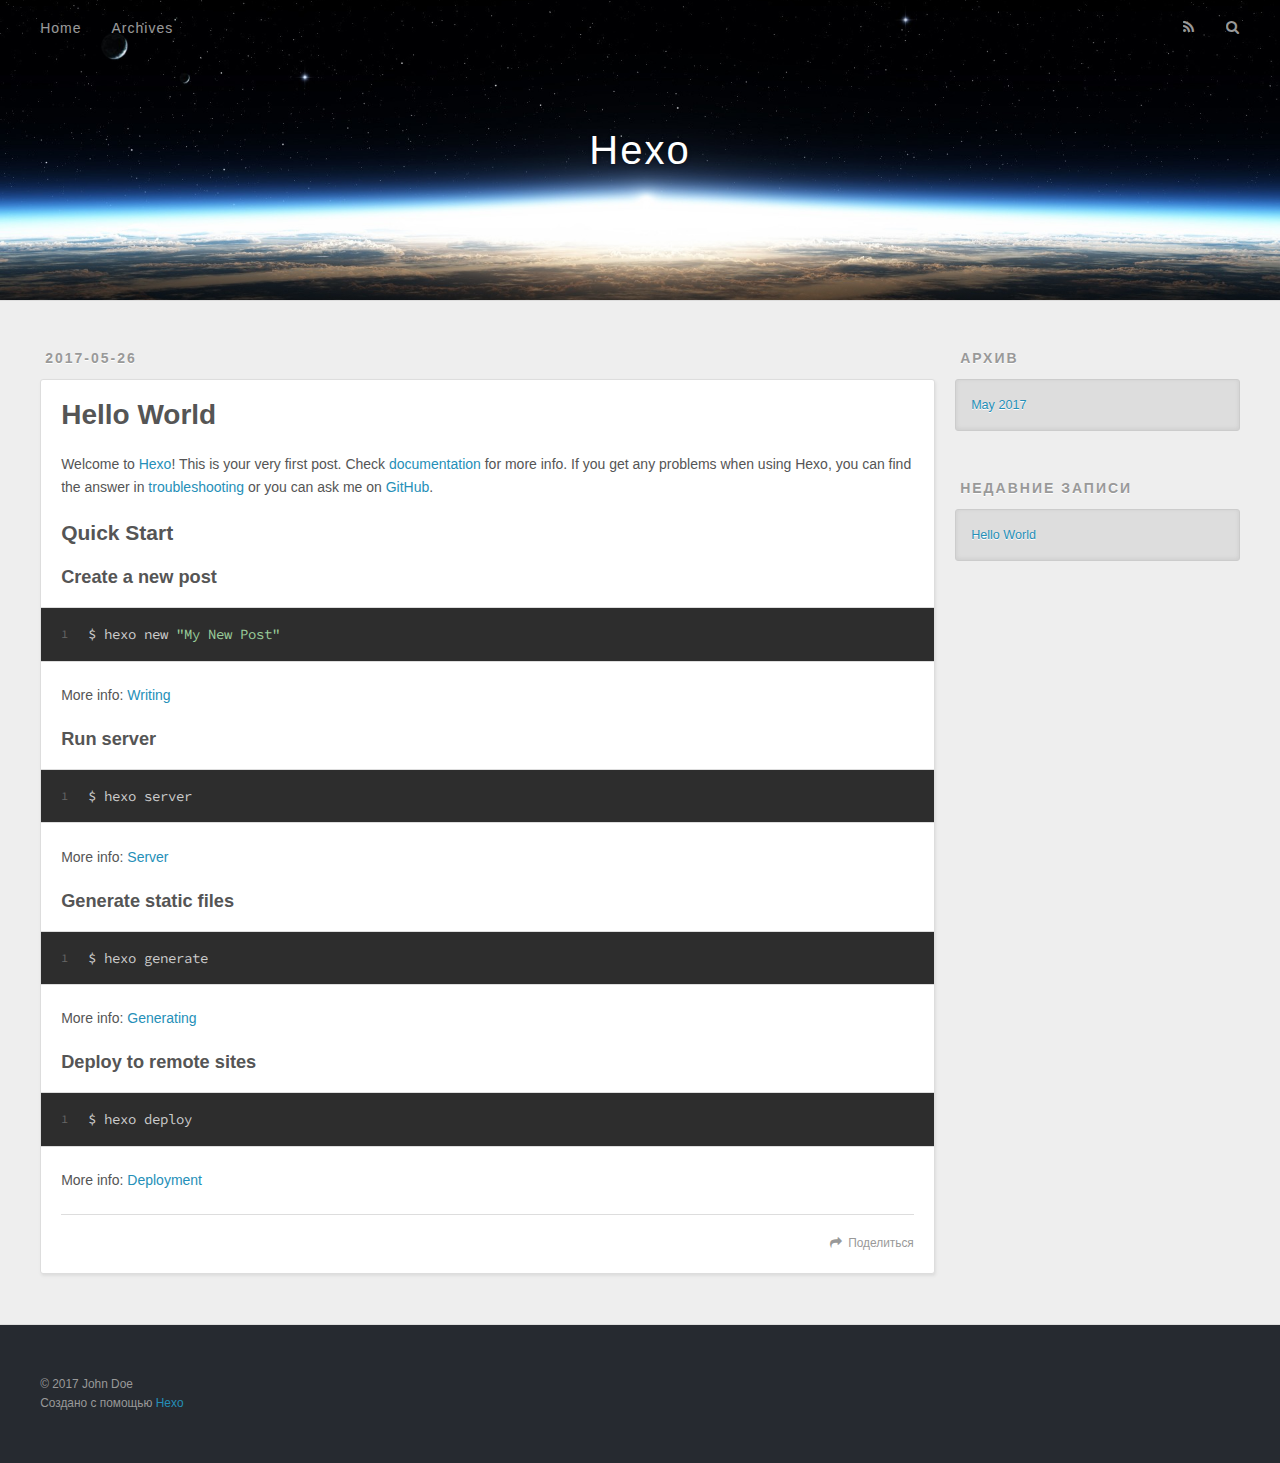
==== index.html @ f7ff9703 "Site updated: 2017-05-26 07:48:35" ====
<!DOCTYPE html>
<html>
<head>
  <meta charset="utf-8">
  
  <title>Hexo</title>
  <meta name="viewport" content="width=device-width, initial-scale=1, maximum-scale=1">
  <meta property="og:type" content="website">
<meta property="og:title" content="Hexo">
<meta property="og:url" content="http://yoursite.com/index.html">
<meta property="og:site_name" content="Hexo">
<meta name="twitter:card" content="summary">
<meta name="twitter:title" content="Hexo">
  
    <link rel="alternate" href="/atom.xml" title="Hexo" type="application/atom+xml">
  
  
    <link rel="icon" href="/favicon.png">
  
  
    <link href="//fonts.googleapis.com/css?family=Source+Code+Pro" rel="stylesheet" type="text/css">
  
  <link rel="stylesheet" href="/css/style.css">
  

</head>

<body>
  <div id="container">
    <div id="wrap">
      <header id="header">
  <div id="banner"></div>
  <div id="header-outer" class="outer">
    <div id="header-title" class="inner">
      <h1 id="logo-wrap">
        <a href="/" id="logo">Hexo</a>
      </h1>
      
    </div>
    <div id="header-inner" class="inner">
      <nav id="main-nav">
        <a id="main-nav-toggle" class="nav-icon"></a>
        
          <a class="main-nav-link" href="/">Home</a>
        
          <a class="main-nav-link" href="/archives">Archives</a>
        
      </nav>
      <nav id="sub-nav">
        
          <a id="nav-rss-link" class="nav-icon" href="/atom.xml" title="RSS-каналы"></a>
        
        <a id="nav-search-btn" class="nav-icon" title="Поиск"></a>
      </nav>
      <div id="search-form-wrap">
        <form action="//google.com/search" method="get" accept-charset="UTF-8" class="search-form"><input type="search" name="q" class="search-form-input" placeholder="Search"><button type="submit" class="search-form-submit">&#xF002;</button><input type="hidden" name="sitesearch" value="http://yoursite.com"></form>
      </div>
    </div>
  </div>
</header>
      <div class="outer">
        <section id="main">
  
    <article id="post-hello-world" class="article article-type-post" itemscope itemprop="blogPost">
  <div class="article-meta">
    <a href="/2017/05/26/hello-world/" class="article-date">
  <time datetime="2017-05-25T23:35:04.524Z" itemprop="datePublished">2017-05-26</time>
</a>
    
  </div>
  <div class="article-inner">
    
    
      <header class="article-header">
        
  
    <h1 itemprop="name">
      <a class="article-title" href="/2017/05/26/hello-world/">Hello World</a>
    </h1>
  

      </header>
    
    <div class="article-entry" itemprop="articleBody">
      
        <p>Welcome to <a href="https://hexo.io/" target="_blank" rel="external">Hexo</a>! This is your very first post. Check <a href="https://hexo.io/docs/" target="_blank" rel="external">documentation</a> for more info. If you get any problems when using Hexo, you can find the answer in <a href="https://hexo.io/docs/troubleshooting.html" target="_blank" rel="external">troubleshooting</a> or you can ask me on <a href="https://github.com/hexojs/hexo/issues" target="_blank" rel="external">GitHub</a>.</p>
<h2 id="Quick-Start"><a href="#Quick-Start" class="headerlink" title="Quick Start"></a>Quick Start</h2><h3 id="Create-a-new-post"><a href="#Create-a-new-post" class="headerlink" title="Create a new post"></a>Create a new post</h3><figure class="highlight bash"><table><tr><td class="gutter"><pre><div class="line">1</div></pre></td><td class="code"><pre><div class="line">$ hexo new <span class="string">"My New Post"</span></div></pre></td></tr></table></figure>
<p>More info: <a href="https://hexo.io/docs/writing.html" target="_blank" rel="external">Writing</a></p>
<h3 id="Run-server"><a href="#Run-server" class="headerlink" title="Run server"></a>Run server</h3><figure class="highlight bash"><table><tr><td class="gutter"><pre><div class="line">1</div></pre></td><td class="code"><pre><div class="line">$ hexo server</div></pre></td></tr></table></figure>
<p>More info: <a href="https://hexo.io/docs/server.html" target="_blank" rel="external">Server</a></p>
<h3 id="Generate-static-files"><a href="#Generate-static-files" class="headerlink" title="Generate static files"></a>Generate static files</h3><figure class="highlight bash"><table><tr><td class="gutter"><pre><div class="line">1</div></pre></td><td class="code"><pre><div class="line">$ hexo generate</div></pre></td></tr></table></figure>
<p>More info: <a href="https://hexo.io/docs/generating.html" target="_blank" rel="external">Generating</a></p>
<h3 id="Deploy-to-remote-sites"><a href="#Deploy-to-remote-sites" class="headerlink" title="Deploy to remote sites"></a>Deploy to remote sites</h3><figure class="highlight bash"><table><tr><td class="gutter"><pre><div class="line">1</div></pre></td><td class="code"><pre><div class="line">$ hexo deploy</div></pre></td></tr></table></figure>
<p>More info: <a href="https://hexo.io/docs/deployment.html" target="_blank" rel="external">Deployment</a></p>

      
    </div>
    <footer class="article-footer">
      <a data-url="http://yoursite.com/2017/05/26/hello-world/" data-id="cj3529r3z0000sodjh022ytj8" class="article-share-link">Поделиться</a>
      
      
    </footer>
  </div>
  
</article>


  

</section>
        
          <aside id="sidebar">
  
    

  
    

  
    
  
    
  <div class="widget-wrap">
    <h3 class="widget-title">Архив</h3>
    <div class="widget">
      <ul class="archive-list"><li class="archive-list-item"><a class="archive-list-link" href="/archives/2017/05/">May 2017</a></li></ul>
    </div>
  </div>


  
    
  <div class="widget-wrap">
    <h3 class="widget-title">Недавние записи</h3>
    <div class="widget">
      <ul>
        
          <li>
            <a href="/2017/05/26/hello-world/">Hello World</a>
          </li>
        
      </ul>
    </div>
  </div>

  
</aside>
        
      </div>
      <footer id="footer">
  
  <div class="outer">
    <div id="footer-info" class="inner">
      &copy; 2017 John Doe<br>
      Создано с помощью <a href="http://hexo.io/" target="_blank">Hexo</a>
    </div>
  </div>
</footer>
    </div>
    <nav id="mobile-nav">
  
    <a href="/" class="mobile-nav-link">Home</a>
  
    <a href="/archives" class="mobile-nav-link">Archives</a>
  
</nav>
    

<script src="//ajax.googleapis.com/ajax/libs/jquery/2.0.3/jquery.min.js"></script>


  <link rel="stylesheet" href="/fancybox/jquery.fancybox.css">
  <script src="/fancybox/jquery.fancybox.pack.js"></script>


<script src="/js/script.js"></script>

  </div>
</body>
</html>
---- css/style.css ----
body {
  width: 100%;
}
body:before,
body:after {
  content: "";
  display: table;
}
body:after {
  clear: both;
}
html,
body,
div,
span,
applet,
object,
iframe,
h1,
h2,
h3,
h4,
h5,
h6,
p,
blockquote,
pre,
a,
abbr,
acronym,
address,
big,
cite,
code,
del,
dfn,
em,
img,
ins,
kbd,
q,
s,
samp,
small,
strike,
strong,
sub,
sup,
tt,
var,
dl,
dt,
dd,
ol,
ul,
li,
fieldset,
form,
label,
legend,
table,
caption,
tbody,
tfoot,
thead,
tr,
th,
td {
  margin: 0;
  padding: 0;
  border: 0;
  outline: 0;
  font-weight: inherit;
  font-style: inherit;
  font-family: inherit;
  font-size: 100%;
  vertical-align: baseline;
}
body {
  line-height: 1;
  color: #000;
  background: #fff;
}
ol,
ul {
  list-style: none;
}
table {
  border-collapse: separate;
  border-spacing: 0;
  vertical-align: middle;
}
caption,
th,
td {
  text-align: left;
  font-weight: normal;
  vertical-align: middle;
}
a img {
  border: none;
}
input,
button {
  margin: 0;
  padding: 0;
}
input::-moz-focus-inner,
button::-moz-focus-inner {
  border: 0;
  padding: 0;
}
@font-face {
  font-family: FontAwesome;
  font-style: normal;
  font-weight: normal;
  src: url("fonts/fontawesome-webfont.eot?v=#4.0.3");
  src: url("fonts/fontawesome-webfont.eot?#iefix&v=#4.0.3") format("embedded-opentype"), url("fonts/fontawesome-webfont.woff?v=#4.0.3") format("woff"), url("fonts/fontawesome-webfont.ttf?v=#4.0.3") format("truetype"), url("fonts/fontawesome-webfont.svg#fontawesomeregular?v=#4.0.3") format("svg");
}
html,
body,
#container {
  height: 100%;
}
body {
  background: #eee;
  font: 14px "Helvetica Neue", Helvetica, Arial, sans-serif;
  -webkit-text-size-adjust: 100%;
}
.outer {
  max-width: 1220px;
  margin: 0 auto;
  padding: 0 20px;
}
.outer:before,
.outer:after {
  content: "";
  display: table;
}
.outer:after {
  clear: both;
}
.inner {
  display: inline;
  float: left;
  width: 98.33333333333333%;
  margin: 0 0.833333333333333%;
}
.left,
.alignleft {
  float: left;
}
.right,
.alignright {
  float: right;
}
.clear {
  clear: both;
}
#container {
  position: relative;
}
.mobile-nav-on {
  overflow: hidden;
}
#wrap {
  height: 100%;
  width: 100%;
  position: absolute;
  top: 0;
  left: 0;
  -webkit-transition: 0.2s ease-out;
  -moz-transition: 0.2s ease-out;
  -ms-transition: 0.2s ease-out;
  transition: 0.2s ease-out;
  z-index: 1;
  background: #eee;
}
.mobile-nav-on #wrap {
  left: 280px;
}
@media screen and (min-width: 768px) {
  #main {
    display: inline;
    float: left;
    width: 73.33333333333333%;
    margin: 0 0.833333333333333%;
  }
}
.article-date,
.article-category-link,
.archive-year,
.widget-title {
  text-decoration: none;
  text-transform: uppercase;
  letter-spacing: 2px;
  color: #999;
  margin-bottom: 1em;
  margin-left: 5px;
  line-height: 1em;
  text-shadow: 0 1px #fff;
  font-weight: bold;
}
.article-inner,
.archive-article-inner {
  background: #fff;
  -webkit-box-shadow: 1px 2px 3px #ddd;
  box-shadow: 1px 2px 3px #ddd;
  border: 1px solid #ddd;
  border-radius: 3px;
}
.article-entry h1,
.widget h1 {
  font-size: 2em;
}
.article-entry h2,
.widget h2 {
  font-size: 1.5em;
}
.article-entry h3,
.widget h3 {
  font-size: 1.3em;
}
.article-entry h4,
.widget h4 {
  font-size: 1.2em;
}
.article-entry h5,
.widget h5 {
  font-size: 1em;
}
.article-entry h6,
.widget h6 {
  font-size: 1em;
  color: #999;
}
.article-entry hr,
.widget hr {
  border: 1px dashed #ddd;
}
.article-entry strong,
.widget strong {
  font-weight: bold;
}
.article-entry em,
.widget em,
.article-entry cite,
.widget cite {
  font-style: italic;
}
.article-entry sup,
.widget sup,
.article-entry sub,
.widget sub {
  font-size: 0.75em;
  line-height: 0;
  position: relative;
  vertical-align: baseline;
}
.article-entry sup,
.widget sup {
  top: -0.5em;
}
.article-entry sub,
.widget sub {
  bottom: -0.2em;
}
.article-entry small,
.widget small {
  font-size: 0.85em;
}
.article-entry acronym,
.widget acronym,
.article-entry abbr,
.widget abbr {
  border-bottom: 1px dotted;
}
.article-entry ul,
.widget ul,
.article-entry ol,
.widget ol,
.article-entry dl,
.widget dl {
  margin: 0 20px;
  line-height: 1.6em;
}
.article-entry ul ul,
.widget ul ul,
.article-entry ol ul,
.widget ol ul,
.article-entry ul ol,
.widget ul ol,
.article-entry ol ol,
.widget ol ol {
  margin-top: 0;
  margin-bottom: 0;
}
.article-entry ul,
.widget ul {
  list-style: disc;
}
.article-entry ol,
.widget ol {
  list-style: decimal;
}
.article-entry dt,
.widget dt {
  font-weight: bold;
}
#header {
  height: 300px;
  position: relative;
  border-bottom: 1px solid #ddd;
}
#header:before,
#header:after {
  content: "";
  position: absolute;
  left: 0;
  right: 0;
  height: 40px;
}
#header:before {
  top: 0;
  background: -webkit-linear-gradient(rgba(0,0,0,0.2), transparent);
  background: -moz-linear-gradient(rgba(0,0,0,0.2), transparent);
  background: -ms-linear-gradient(rgba(0,0,0,0.2), transparent);
  background: linear-gradient(rgba(0,0,0,0.2), transparent);
}
#header:after {
  bottom: 0;
  background: -webkit-linear-gradient(transparent, rgba(0,0,0,0.2));
  background: -moz-linear-gradient(transparent, rgba(0,0,0,0.2));
  background: -ms-linear-gradient(transparent, rgba(0,0,0,0.2));
  background: linear-gradient(transparent, rgba(0,0,0,0.2));
}
#header-outer {
  height: 100%;
  position: relative;
}
#header-inner {
  position: relative;
  overflow: hidden;
}
#banner {
  position: absolute;
  top: 0;
  left: 0;
  width: 100%;
  height: 100%;
  background: url("images/banner.jpg") center #000;
  -webkit-background-size: cover;
  -moz-background-size: cover;
  background-size: cover;
  z-index: -1;
}
#header-title {
  text-align: center;
  height: 40px;
  position: absolute;
  top: 50%;
  left: 0;
  margin-top: -20px;
}
#logo,
#subtitle {
  text-decoration: none;
  color: #fff;
  font-weight: 300;
  text-shadow: 0 1px 4px rgba(0,0,0,0.3);
}
#logo {
  font-size: 40px;
  line-height: 40px;
  letter-spacing: 2px;
}
#subtitle {
  font-size: 16px;
  line-height: 16px;
  letter-spacing: 1px;
}
#subtitle-wrap {
  margin-top: 16px;
}
#main-nav {
  float: left;
  margin-left: -15px;
}
.nav-icon,
.main-nav-link {
  float: left;
  color: #fff;
  opacity: 0.6;
  text-decoration: none;
  text-shadow: 0 1px rgba(0,0,0,0.2);
  -webkit-transition: opacity 0.2s;
  -moz-transition: opacity 0.2s;
  -ms-transition: opacity 0.2s;
  transition: opacity 0.2s;
  display: block;
  padding: 20px 15px;
}
.nav-icon:hover,
.main-nav-link:hover {
  opacity: 1;
}
.nav-icon {
  font-family: FontAwesome;
  text-align: center;
  font-size: 14px;
  width: 14px;
  height: 14px;
  padding: 20px 15px;
  position: relative;
  cursor: pointer;
}
.main-nav-link {
  font-weight: 300;
  letter-spacing: 1px;
}
@media screen and (max-width: 479px) {
  .main-nav-link {
    display: none;
  }
}
#main-nav-toggle {
  display: none;
}
#main-nav-toggle:before {
  content: "\f0c9";
}
@media screen and (max-width: 479px) {
  #main-nav-toggle {
    display: block;
  }
}
#sub-nav {
  float: right;
  margin-right: -15px;
}
#nav-rss-link:before {
  content: "\f09e";
}
#nav-search-btn:before {
  content: "\f002";
}
#search-form-wrap {
  position: absolute;
  top: 15px;
  width: 150px;
  height: 30px;
  right: -150px;
  opacity: 0;
  -webkit-transition: 0.2s ease-out;
  -moz-transition: 0.2s ease-out;
  -ms-transition: 0.2s ease-out;
  transition: 0.2s ease-out;
}
#search-form-wrap.on {
  opacity: 1;
  right: 0;
}
@media screen and (max-width: 479px) {
  #search-form-wrap {
    width: 100%;
    right: -100%;
  }
}
.search-form {
  position: absolute;
  top: 0;
  left: 0;
  right: 0;
  background: #fff;
  padding: 5px 15px;
  border-radius: 15px;
  -webkit-box-shadow: 0 0 10px rgba(0,0,0,0.3);
  box-shadow: 0 0 10px rgba(0,0,0,0.3);
}
.search-form-input {
  border: none;
  background: none;
  color: #555;
  width: 100%;
  font: 13px "Helvetica Neue", Helvetica, Arial, sans-serif;
  outline: none;
}
.search-form-input::-webkit-search-results-decoration,
.search-form-input::-webkit-search-cancel-button {
  -webkit-appearance: none;
}
.search-form-submit {
  position: absolute;
  top: 50%;
  right: 10px;
  margin-top: -7px;
  font: 13px FontAwesome;
  border: none;
  background: none;
  color: #bbb;
  cursor: pointer;
}
.search-form-submit:hover,
.search-form-submit:focus {
  color: #777;
}
.article {
  margin: 50px 0;
}
.article-inner {
  overflow: hidden;
}
.article-meta:before,
.article-meta:after {
  content: "";
  display: table;
}
.article-meta:after {
  clear: both;
}
.article-date {
  float: left;
}
.article-category {
  float: left;
  line-height: 1em;
  color: #ccc;
  text-shadow: 0 1px #fff;
  margin-left: 8px;
}
.article-category:before {
  content: "\2022";
}
.article-category-link {
  margin: 0 12px 1em;
}
.article-header {
  padding: 20px 20px 0;
}
.article-title {
  text-decoration: none;
  font-size: 2em;
  font-weight: bold;
  color: #555;
  line-height: 1.1em;
  -webkit-transition: color 0.2s;
  -moz-transition: color 0.2s;
  -ms-transition: color 0.2s;
  transition: color 0.2s;
}
a.article-title:hover {
  color: #258fb8;
}
.article-entry {
  color: #555;
  padding: 0 20px;
}
.article-entry:before,
.article-entry:after {
  content: "";
  display: table;
}
.article-entry:after {
  clear: both;
}
.article-entry p,
.article-entry table {
  line-height: 1.6em;
  margin: 1.6em 0;
}
.article-entry h1,
.article-entry h2,
.article-entry h3,
.article-entry h4,
.article-entry h5,
.article-entry h6 {
  font-weight: bold;
}
.article-entry h1,
.article-entry h2,
.article-entry h3,
.article-entry h4,
.article-entry h5,
.article-entry h6 {
  line-height: 1.1em;
  margin: 1.1em 0;
}
.article-entry a {
  color: #258fb8;
  text-decoration: none;
}
.article-entry a:hover {
  text-decoration: underline;
}
.article-entry ul,
.article-entry ol,
.article-entry dl {
  margin-top: 1.6em;
  margin-bottom: 1.6em;
}
.article-entry img,
.article-entry video {
  max-width: 100%;
  height: auto;
  display: block;
  margin: auto;
}
.article-entry iframe {
  border: none;
}
.article-entry table {
  width: 100%;
  border-collapse: collapse;
  border-spacing: 0;
}
.article-entry th {
  font-weight: bold;
  border-bottom: 3px solid #ddd;
  padding-bottom: 0.5em;
}
.article-entry td {
  border-bottom: 1px solid #ddd;
  padding: 10px 0;
}
.article-entry blockquote {
  font-family: Georgia, "Times New Roman", serif;
  font-size: 1.4em;
  margin: 1.6em 20px;
  text-align: center;
}
.article-entry blockquote footer {
  font-size: 14px;
  margin: 1.6em 0;
  font-family: "Helvetica Neue", Helvetica, Arial, sans-serif;
}
.article-entry blockquote footer cite:before {
  content: "—";
  padding: 0 0.5em;
}
.article-entry .pullquote {
  text-align: left;
  width: 45%;
  margin: 0;
}
.article-entry .pullquote.left {
  margin-left: 0.5em;
  margin-right: 1em;
}
.article-entry .pullquote.right {
  margin-right: 0.5em;
  margin-left: 1em;
}
.article-entry .caption {
  color: #999;
  display: block;
  font-size: 0.9em;
  margin-top: 0.5em;
  position: relative;
  text-align: center;
}
.article-entry .video-container {
  position: relative;
  padding-top: 56.25%;
  height: 0;
  overflow: hidden;
}
.article-entry .video-container iframe,
.article-entry .video-container object,
.article-entry .video-container embed {
  position: absolute;
  top: 0;
  left: 0;
  width: 100%;
  height: 100%;
  margin-top: 0;
}
.article-more-link a {
  display: inline-block;
  line-height: 1em;
  padding: 6px 15px;
  border-radius: 15px;
  background: #eee;
  color: #999;
  text-shadow: 0 1px #fff;
  text-decoration: none;
}
.article-more-link a:hover {
  background: #258fb8;
  color: #fff;
  text-decoration: none;
  text-shadow: 0 1px #1e7293;
}
.article-footer {
  font-size: 0.85em;
  line-height: 1.6em;
  border-top: 1px solid #ddd;
  padding-top: 1.6em;
  margin: 0 20px 20px;
}
.article-footer:before,
.article-footer:after {
  content: "";
  display: table;
}
.article-footer:after {
  clear: both;
}
.article-footer a {
  color: #999;
  text-decoration: none;
}
.article-footer a:hover {
  color: #555;
}
.article-tag-list-item {
  float: left;
  margin-right: 10px;
}
.article-tag-list-link:before {
  content: "#";
}
.article-comment-link {
  float: right;
}
.article-comment-link:before {
  content: "\f075";
  font-family: FontAwesome;
  padding-right: 8px;
}
.article-share-link {
  cursor: pointer;
  float: right;
  margin-left: 20px;
}
.article-share-link:before {
  content: "\f064";
  font-family: FontAwesome;
  padding-right: 6px;
}
#article-nav {
  position: relative;
}
#article-nav:before,
#article-nav:after {
  content: "";
  display: table;
}
#article-nav:after {
  clear: both;
}
@media screen and (min-width: 768px) {
  #article-nav {
    margin: 50px 0;
  }
  #article-nav:before {
    width: 8px;
    height: 8px;
    position: absolute;
    top: 50%;
    left: 50%;
    margin-top: -4px;
    margin-left: -4px;
    content: "";
    border-radius: 50%;
    background: #ddd;
    -webkit-box-shadow: 0 1px 2px #fff;
    box-shadow: 0 1px 2px #fff;
  }
}
.article-nav-link-wrap {
  text-decoration: none;
  text-shadow: 0 1px #fff;
  color: #999;
  -webkit-box-sizing: border-box;
  -moz-box-sizing: border-box;
  box-sizing: border-box;
  margin-top: 50px;
  text-align: center;
  display: block;
}
.article-nav-link-wrap:hover {
  color: #555;
}
@media screen and (min-width: 768px) {
  .article-nav-link-wrap {
    width: 50%;
    margin-top: 0;
  }
}
@media screen and (min-width: 768px) {
  #article-nav-newer {
    float: left;
    text-align: right;
    padding-right: 20px;
  }
}
@media screen and (min-width: 768px) {
  #article-nav-older {
    float: right;
    text-align: left;
    padding-left: 20px;
  }
}
.article-nav-caption {
  text-transform: uppercase;
  letter-spacing: 2px;
  color: #ddd;
  line-height: 1em;
  font-weight: bold;
}
#article-nav-newer .article-nav-caption {
  margin-right: -2px;
}
.article-nav-title {
  font-size: 0.85em;
  line-height: 1.6em;
  margin-top: 0.5em;
}
.article-share-box {
  position: absolute;
  display: none;
  background: #fff;
  -webkit-box-shadow: 1px 2px 10px rgba(0,0,0,0.2);
  box-shadow: 1px 2px 10px rgba(0,0,0,0.2);
  border-radius: 3px;
  margin-left: -145px;
  overflow: hidden;
  z-index: 1;
}
.article-share-box.on {
  display: block;
}
.article-share-input {
  width: 100%;
  background: none;
  -webkit-box-sizing: border-box;
  -moz-box-sizing: border-box;
  box-sizing: border-box;
  font: 14px "Helvetica Neue", Helvetica, Arial, sans-serif;
  padding: 0 15px;
  color: #555;
  outline: none;
  border: 1px solid #ddd;
  border-radius: 3px 3px 0 0;
  height: 36px;
  line-height: 36px;
}
.article-share-links {
  background: #eee;
}
.article-share-links:before,
.article-share-links:after {
  content: "";
  display: table;
}
.article-share-links:after {
  clear: both;
}
.article-share-twitter,
.article-share-facebook,
.article-share-pinterest,
.article-share-google {
  width: 50px;
  height: 36px;
  display: block;
  float: left;
  position: relative;
  color: #999;
  text-shadow: 0 1px #fff;
}
.article-share-twitter:before,
.article-share-facebook:before,
.article-share-pinterest:before,
.article-share-google:before {
  font-size: 20px;
  font-family: FontAwesome;
  width: 20px;
  height: 20px;
  position: absolute;
  top: 50%;
  left: 50%;
  margin-top: -10px;
  margin-left: -10px;
  text-align: center;
}
.article-share-twitter:hover,
.article-share-facebook:hover,
.article-share-pinterest:hover,
.article-share-google:hover {
  color: #fff;
}
.article-share-twitter:before {
  content: "\f099";
}
.article-share-twitter:hover {
  background: #00aced;
  text-shadow: 0 1px #008abe;
}
.article-share-facebook:before {
  content: "\f09a";
}
.article-share-facebook:hover {
  background: #3b5998;
  text-shadow: 0 1px #2f477a;
}
.article-share-pinterest:before {
  content: "\f0d2";
}
.article-share-pinterest:hover {
  background: #cb2027;
  text-shadow: 0 1px #a21a1f;
}
.article-share-google:before {
  content: "\f0d5";
}
.article-share-google:hover {
  background: #dd4b39;
  text-shadow: 0 1px #be3221;
}
.article-gallery {
  background: #000;
  position: relative;
}
.article-gallery-photos {
  position: relative;
  overflow: hidden;
}
.article-gallery-img {
  display: none;
  max-width: 100%;
}
.article-gallery-img:first-child {
  display: block;
}
.article-gallery-img.loaded {
  position: absolute;
  display: block;
}
.article-gallery-img img {
  display: block;
  max-width: 100%;
  margin: 0 auto;
}
#comments {
  background: #fff;
  -webkit-box-shadow: 1px 2px 3px #ddd;
  box-shadow: 1px 2px 3px #ddd;
  padding: 20px;
  border: 1px solid #ddd;
  border-radius: 3px;
  margin: 50px 0;
}
#comments a {
  color: #258fb8;
}
.archives-wrap {
  margin: 50px 0;
}
.archives:before,
.archives:after {
  content: "";
  display: table;
}
.archives:after {
  clear: both;
}
.archive-year-wrap {
  margin-bottom: 1em;
}
.archives {
  -webkit-column-gap: 10px;
  -moz-column-gap: 10px;
  column-gap: 10px;
}
@media screen and (min-width: 480px) and (max-width: 767px) {
  .archives {
    -webkit-column-count: 2;
    -moz-column-count: 2;
    column-count: 2;
  }
}
@media screen and (min-width: 768px) {
  .archives {
    -webkit-column-count: 3;
    -moz-column-count: 3;
    column-count: 3;
  }
}
.archive-article {
  -webkit-column-break-inside: avoid;
  page-break-inside: avoid;
  overflow: hidden;
  break-inside: avoid-column;
}
.archive-article-inner {
  padding: 10px;
  margin-bottom: 15px;
}
.archive-article-title {
  text-decoration: none;
  font-weight: bold;
  color: #555;
  -webkit-transition: color 0.2s;
  -moz-transition: color 0.2s;
  -ms-transition: color 0.2s;
  transition: color 0.2s;
  line-height: 1.6em;
}
.archive-article-title:hover {
  color: #258fb8;
}
.archive-article-footer {
  margin-top: 1em;
}
.archive-article-date {
  color: #999;
  text-decoration: none;
  font-size: 0.85em;
  line-height: 1em;
  margin-bottom: 0.5em;
  display: block;
}
#page-nav {
  margin: 50px auto;
  background: #fff;
  -webkit-box-shadow: 1px 2px 3px #ddd;
  box-shadow: 1px 2px 3px #ddd;
  border: 1px solid #ddd;
  border-radius: 3px;
  text-align: center;
  color: #999;
  overflow: hidden;
}
#page-nav:before,
#page-nav:after {
  content: "";
  display: table;
}
#page-nav:after {
  clear: both;
}
#page-nav a,
#page-nav span {
  padding: 10px 20px;
  line-height: 1;
  height: 2ex;
}
#page-nav a {
  color: #999;
  text-decoration: none;
}
#page-nav a:hover {
  background: #999;
  color: #fff;
}
#page-nav .prev {
  float: left;
}
#page-nav .next {
  float: right;
}
#page-nav .page-number {
  display: inline-block;
}
@media screen and (max-width: 479px) {
  #page-nav .page-number {
    display: none;
  }
}
#page-nav .current {
  color: #555;
  font-weight: bold;
}
#page-nav .space {
  color: #ddd;
}
#footer {
  background: #262a30;
  padding: 50px 0;
  border-top: 1px solid #ddd;
  color: #999;
}
#footer a {
  color: #258fb8;
  text-decoration: none;
}
#footer a:hover {
  text-decoration: underline;
}
#footer-info {
  line-height: 1.6em;
  font-size: 0.85em;
}
.article-entry pre,
.article-entry .highlight {
  background: #2d2d2d;
  margin: 0 -20px;
  padding: 15px 20px;
  border-style: solid;
  border-color: #ddd;
  border-width: 1px 0;
  overflow: auto;
  color: #ccc;
  line-height: 22.400000000000002px;
}
.article-entry .highlight .gutter pre,
.article-entry .gist .gist-file .gist-data .line-numbers {
  color: #666;
  font-size: 0.85em;
}
.article-entry pre,
.article-entry code {
  font-family: "Source Code Pro", Consolas, Monaco, Menlo, Consolas, monospace;
}
.article-entry code {
  background: #eee;
  text-shadow: 0 1px #fff;
  padding: 0 0.3em;
}
.article-entry pre code {
  background: none;
  text-shadow: none;
  padding: 0;
}
.article-entry .highlight pre {
  border: none;
  margin: 0;
  padding: 0;
}
.article-entry .highlight table {
  margin: 0;
  width: auto;
}
.article-entry .highlight td {
  border: none;
  padding: 0;
}
.article-entry .highlight figcaption {
  font-size: 0.85em;
  color: #999;
  line-height: 1em;
  margin-bottom: 1em;
}
.article-entry .highlight figcaption:before,
.article-entry .highlight figcaption:after {
  content: "";
  display: table;
}
.article-entry .highlight figcaption:after {
  clear: both;
}
.article-entry .highlight figcaption a {
  float: right;
}
.article-entry .highlight .gutter pre {
  text-align: right;
  padding-right: 20px;
}
.article-entry .highlight .line {
  height: 22.400000000000002px;
}
.article-entry .highlight .line.marked {
  background: #515151;
}
.article-entry .gist {
  margin: 0 -20px;
  border-style: solid;
  border-color: #ddd;
  border-width: 1px 0;
  background: #2d2d2d;
  padding: 15px 20px 15px 0;
}
.article-entry .gist .gist-file {
  border: none;
  font-family: "Source Code Pro", Consolas, Monaco, Menlo, Consolas, monospace;
  margin: 0;
}
.article-entry .gist .gist-file .gist-data {
  background: none;
  border: none;
}
.article-entry .gist .gist-file .gist-data .line-numbers {
  background: none;
  border: none;
  padding: 0 20px 0 0;
}
.article-entry .gist .gist-file .gist-data .line-data {
  padding: 0 !important;
}
.article-entry .gist .gist-file .highlight {
  margin: 0;
  padding: 0;
  border: none;
}
.article-entry .gist .gist-file .gist-meta {
  background: #2d2d2d;
  color: #999;
  font: 0.85em "Helvetica Neue", Helvetica, Arial, sans-serif;
  text-shadow: 0 0;
  padding: 0;
  margin-top: 1em;
  margin-left: 20px;
}
.article-entry .gist .gist-file .gist-meta a {
  color: #258fb8;
  font-weight: normal;
}
.article-entry .gist .gist-file .gist-meta a:hover {
  text-decoration: underline;
}
pre .comment,
pre .title {
  color: #999;
}
pre .variable,
pre .attribute,
pre .tag,
pre .regexp,
pre .ruby .constant,
pre .xml .tag .title,
pre .xml .pi,
pre .xml .doctype,
pre .html .doctype,
pre .css .id,
pre .css .class,
pre .css .pseudo {
  color: #f2777a;
}
pre .number,
pre .preprocessor,
pre .built_in,
pre .literal,
pre .params,
pre .constant {
  color: #f99157;
}
pre .class,
pre .ruby .class .title,
pre .css .rules .attribute {
  color: #9c9;
}
pre .string,
pre .value,
pre .inheritance,
pre .header,
pre .ruby .symbol,
pre .xml .cdata {
  color: #9c9;
}
pre .css .hexcolor {
  color: #6cc;
}
pre .function,
pre .python .decorator,
pre .python .title,
pre .ruby .function .title,
pre .ruby .title .keyword,
pre .perl .sub,
pre .javascript .title,
pre .coffeescript .title {
  color: #69c;
}
pre .keyword,
pre .javascript .function {
  color: #c9c;
}
@media screen and (max-width: 479px) {
  #mobile-nav {
    position: absolute;
    top: 0;
    left: 0;
    width: 280px;
    height: 100%;
    background: #191919;
    border-right: 1px solid #fff;
  }
}
@media screen and (max-width: 479px) {
  .mobile-nav-link {
    display: block;
    color: #999;
    text-decoration: none;
    padding: 15px 20px;
    font-weight: bold;
  }
  .mobile-nav-link:hover {
    color: #fff;
  }
}
@media screen and (min-width: 768px) {
  #sidebar {
    display: inline;
    float: left;
    width: 23.333333333333332%;
    margin: 0 0.833333333333333%;
  }
}
.widget-wrap {
  margin: 50px 0;
}
.widget {
  color: #777;
  text-shadow: 0 1px #fff;
  background: #ddd;
  -webkit-box-shadow: 0 -1px 4px #ccc inset;
  box-shadow: 0 -1px 4px #ccc inset;
  border: 1px solid #ccc;
  padding: 15px;
  border-radius: 3px;
}
.widget a {
  color: #258fb8;
  text-decoration: none;
}
.widget a:hover {
  text-decoration: underline;
}
.widget ul ul,
.widget ol ul,
.widget dl ul,
.widget ul ol,
.widget ol ol,
.widget dl ol,
.widget ul dl,
.widget ol dl,
.widget dl dl {
  margin-left: 15px;
  list-style: disc;
}
.widget {
  line-height: 1.6em;
  word-wrap: break-word;
  font-size: 0.9em;
}
.widget ul,
.widget ol {
  list-style: none;
  margin: 0;
}
.widget ul ul,
.widget ol ul,
.widget ul ol,
.widget ol ol {
  margin: 0 20px;
}
.widget ul ul,
.widget ol ul {
  list-style: disc;
}
.widget ul ol,
.widget ol ol {
  list-style: decimal;
}
.category-list-count,
.tag-list-count,
.archive-list-count {
  padding-left: 5px;
  color: #999;
  font-size: 0.85em;
}
.category-list-count:before,
.tag-list-count:before,
.archive-list-count:before {
  content: "(";
}
.category-list-count:after,
.tag-list-count:after,
.archive-list-count:after {
  content: ")";
}
.tagcloud a {
  margin-right: 5px;
  display: inline-block;
}
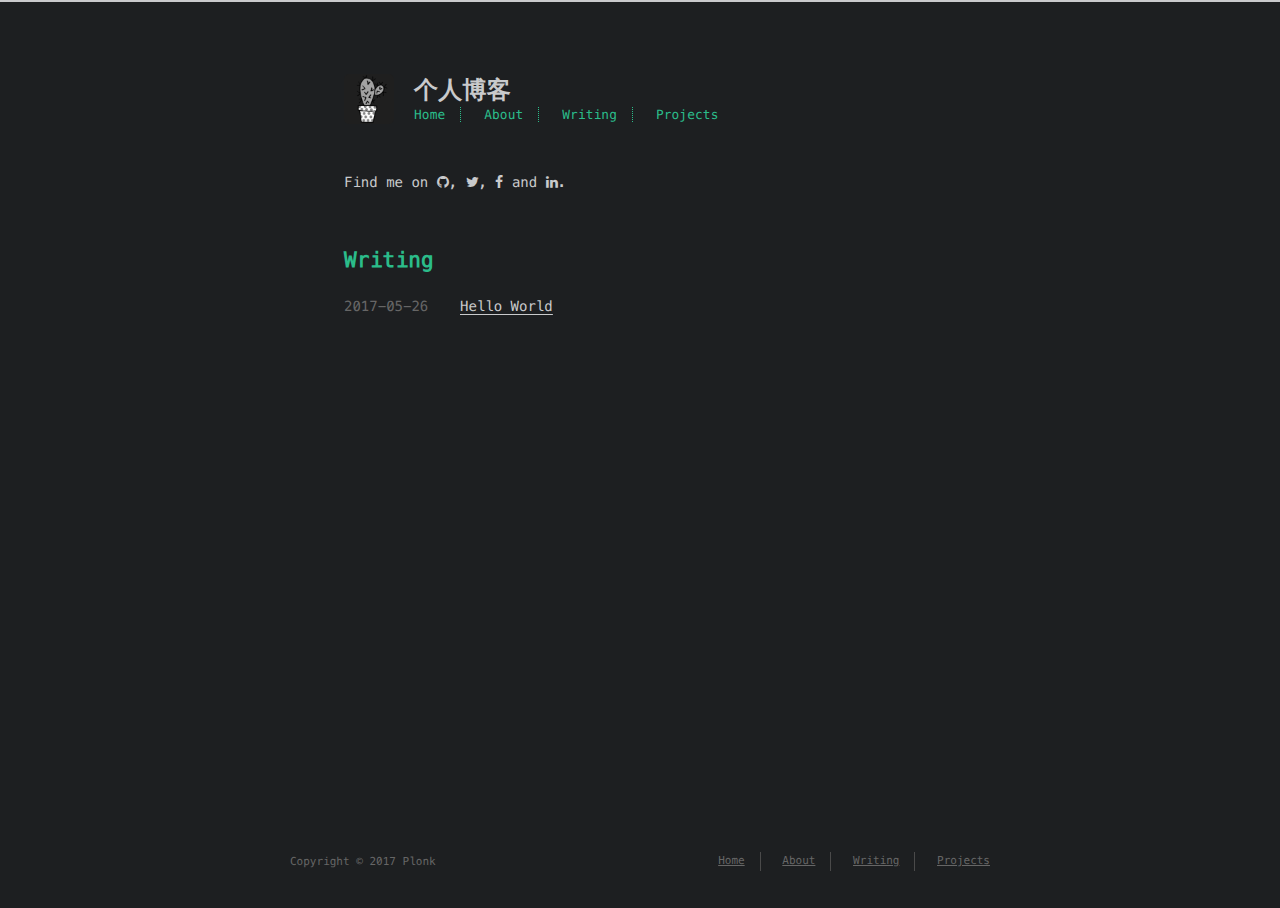
==== commit 0fe78f87: "Site updated: 2017-05-26 08:03:18" ====
--- a/index.html
+++ b/index.html
@@ -1,180 +1,173 @@
 <!DOCTYPE html>
-<html>
+<html lang=zh>
 <head>
-  <meta charset="utf-8">
-  
-  <title>Hexo</title>
-  <meta name="viewport" content="width=device-width, initial-scale=1, maximum-scale=1">
-  <meta property="og:type" content="website">
-<meta property="og:title" content="Hexo">
-<meta property="og:url" content="http://yoursite.com/index.html">
-<meta property="og:site_name" content="Hexo">
+    <!-- so meta -->
+    <meta charset="utf-8">
+    <meta http-equiv="X-UA-Compatible" content="IE=edge">
+    <meta name="HandheldFriendly" content="True">
+    <meta name="viewport" content="width=device-width, initial-scale=1, maximum-scale=1" />
+    <meta property="og:type" content="website">
+<meta property="og:title" content="个人博客">
+<meta property="og:url" content="https://pasake.github.io/index.html">
+<meta property="og:site_name" content="个人博客">
 <meta name="twitter:card" content="summary">
-<meta name="twitter:title" content="Hexo">
-  
-    <link rel="alternate" href="/atom.xml" title="Hexo" type="application/atom+xml">
-  
-  
-    <link rel="icon" href="/favicon.png">
-  
-  
-    <link href="//fonts.googleapis.com/css?family=Source+Code+Pro" rel="stylesheet" type="text/css">
-  
-  <link rel="stylesheet" href="/css/style.css">
-  
-
+<meta name="twitter:title" content="个人博客">
+    
+    
+        
+          
+              <link rel="shortcut icon" href="/images/favicon.ico">
+          
+        
+        
+          
+            <link rel="icon" type="image/png" href="/images/favicon-192x192.png" sizes="192x192">
+          
+        
+        
+          
+            <link rel="apple-touch-icon" sizes="180x180" href="/images/apple-touch-icon.png">
+          
+        
+    
+    <!-- title -->
+    <title>个人博客</title>
+    <!-- styles -->
+    <link rel="stylesheet" href="/css/style.css">
+    <!-- rss -->
+    
+    
 </head>
 
 <body>
-  <div id="container">
-    <div id="wrap">
-      <header id="header">
-  <div id="banner"></div>
-  <div id="header-outer" class="outer">
-    <div id="header-title" class="inner">
-      <h1 id="logo-wrap">
-        <a href="/" id="logo">Hexo</a>
-      </h1>
+    
+    <div class="content index width mx-auto px2 my4">
+        
+          <header id="header">
+  <a href="/">
+  
+    
+      <div id="logo" style="background-image: url(/images/logo.png);"></div>
+    
+  
+    <div id="title">
+      <h1>个人博客</h1>
+    </div>
+  </a>
+  <div id="nav">
+    <ul>
+      <li class="icon">
+        <a href="#"><i class="fa fa-bars fa-2x"></i></a>
+      </li>
+       
+        <li><a href="/">Home</a></li>
+       
+        <li><a href="/about/">About</a></li>
+       
+        <li><a href="/archives/">Writing</a></li>
+       
+        <li><a href="http://github.com/probberechts">Projects</a></li>
       
-    </div>
-    <div id="header-inner" class="inner">
-      <nav id="main-nav">
-        <a id="main-nav-toggle" class="nav-icon"></a>
-        
-          <a class="main-nav-link" href="/">Home</a>
-        
-          <a class="main-nav-link" href="/archives">Archives</a>
-        
-      </nav>
-      <nav id="sub-nav">
-        
-          <a id="nav-rss-link" class="nav-icon" href="/atom.xml" title="RSS-каналы"></a>
-        
-        <a id="nav-search-btn" class="nav-icon" title="Поиск"></a>
-      </nav>
-      <div id="search-form-wrap">
-        <form action="//google.com/search" method="get" accept-charset="UTF-8" class="search-form"><input type="search" name="q" class="search-form-input" placeholder="Search"><button type="submit" class="search-form-submit">&#xF002;</button><input type="hidden" name="sitesearch" value="http://yoursite.com"></form>
-      </div>
-    </div>
+    </ul>
   </div>
 </header>
-      <div class="outer">
-        <section id="main">
+
+        
+        <section id="about">
   
-    <article id="post-hello-world" class="article article-type-post" itemscope itemprop="blogPost">
-  <div class="article-meta">
-    <a href="/2017/05/26/hello-world/" class="article-date">
-  <time datetime="2017-05-25T23:35:04.524Z" itemprop="datePublished">2017-05-26</time>
-</a>
+  <p style="display: inline">
     
-  </div>
-  <div class="article-inner">
+      Find me on
+      <ul id="sociallinks">
+        
+          <li><a class="icon" target="_blank" href="http://github.com/probberechts/cactus-dark" title="github"><i class="fa fa-github"></i></a></li>
+        
+          <li><a class="icon" target="_blank" href="/" title="twitter"><i class="fa fa-twitter"></i></a></li>
+        
+          <li><a class="icon" target="_blank" href="/" title="facebook"><i class="fa fa-facebook"></i></a></li>
+        
+          <li><a class="icon" target="_blank" href="/" title="linkedin"><i class="fa fa-linkedin"></i></a></li>
+        
+      </ul>.
+    
+  </p>
+</section>
+
+<section id="writing">
+  <span class="h1"><a href="/archives">Writing</a></span>
+  <ul class="post-list">
+    
+      
     
     
-      <header class="article-header">
+      <li class="post-item">
         
-  
-    <h1 itemprop="name">
-      <a class="article-title" href="/2017/05/26/hello-world/">Hello World</a>
-    </h1>
-  
-
-      </header>
-    
-    <div class="article-entry" itemprop="articleBody">
-      
-        <p>Welcome to <a href="https://hexo.io/" target="_blank" rel="external">Hexo</a>! This is your very first post. Check <a href="https://hexo.io/docs/" target="_blank" rel="external">documentation</a> for more info. If you get any problems when using Hexo, you can find the answer in <a href="https://hexo.io/docs/troubleshooting.html" target="_blank" rel="external">troubleshooting</a> or you can ask me on <a href="https://github.com/hexojs/hexo/issues" target="_blank" rel="external">GitHub</a>.</p>
-<h2 id="Quick-Start"><a href="#Quick-Start" class="headerlink" title="Quick Start"></a>Quick Start</h2><h3 id="Create-a-new-post"><a href="#Create-a-new-post" class="headerlink" title="Create a new post"></a>Create a new post</h3><figure class="highlight bash"><table><tr><td class="gutter"><pre><div class="line">1</div></pre></td><td class="code"><pre><div class="line">$ hexo new <span class="string">"My New Post"</span></div></pre></td></tr></table></figure>
-<p>More info: <a href="https://hexo.io/docs/writing.html" target="_blank" rel="external">Writing</a></p>
-<h3 id="Run-server"><a href="#Run-server" class="headerlink" title="Run server"></a>Run server</h3><figure class="highlight bash"><table><tr><td class="gutter"><pre><div class="line">1</div></pre></td><td class="code"><pre><div class="line">$ hexo server</div></pre></td></tr></table></figure>
-<p>More info: <a href="https://hexo.io/docs/server.html" target="_blank" rel="external">Server</a></p>
-<h3 id="Generate-static-files"><a href="#Generate-static-files" class="headerlink" title="Generate static files"></a>Generate static files</h3><figure class="highlight bash"><table><tr><td class="gutter"><pre><div class="line">1</div></pre></td><td class="code"><pre><div class="line">$ hexo generate</div></pre></td></tr></table></figure>
-<p>More info: <a href="https://hexo.io/docs/generating.html" target="_blank" rel="external">Generating</a></p>
-<h3 id="Deploy-to-remote-sites"><a href="#Deploy-to-remote-sites" class="headerlink" title="Deploy to remote sites"></a>Deploy to remote sites</h3><figure class="highlight bash"><table><tr><td class="gutter"><pre><div class="line">1</div></pre></td><td class="code"><pre><div class="line">$ hexo deploy</div></pre></td></tr></table></figure>
-<p>More info: <a href="https://hexo.io/docs/deployment.html" target="_blank" rel="external">Deployment</a></p>
-
-      
+    <div class="meta">
+        <time datetime="2017-05-25T23:35:04.524Z" itemprop="datePublished">2017-05-26</time>
     </div>
-    <footer class="article-footer">
-      <a data-url="http://yoursite.com/2017/05/26/hello-world/" data-id="cj3529r3z0000sodjh022ytj8" class="article-share-link">Поделиться</a>
-      
-      
-    </footer>
-  </div>
-  
-</article>
 
 
-  
-
-</section>
-        
-          <aside id="sidebar">
-  
+        <span>
+    
+        <a class="" href="/2017/05/26/hello-world/">Hello World</a>
     
 
+
+</span>
+      </li>
+    
+  </ul>
   
-    
-
-  
-    
-  
-    
-  <div class="widget-wrap">
-    <h3 class="widget-title">Архив</h3>
-    <div class="widget">
-      <ul class="archive-list"><li class="archive-list-item"><a class="archive-list-link" href="/archives/2017/05/">May 2017</a></li></ul>
-    </div>
-  </div>
+</section>
 
 
-  
+
+    </div>
     
-  <div class="widget-wrap">
-    <h3 class="widget-title">Недавние записи</h3>
-    <div class="widget">
+    <footer id="footer">
+  <div class="footer-left">
+    Copyright &copy; 2017 Plonk
+  </div>
+  <div class="footer-right">
+    <nav>
       <ul>
-        
-          <li>
-            <a href="/2017/05/26/hello-world/">Hello World</a>
-          </li>
+         
+          <li><a href="/">Home</a></li>
+         
+          <li><a href="/about/">About</a></li>
+         
+          <li><a href="/archives/">Writing</a></li>
+         
+          <li><a href="http://github.com/probberechts">Projects</a></li>
         
       </ul>
-    </div>
-  </div>
-
-  
-</aside>
-        
-      </div>
-      <footer id="footer">
-  
-  <div class="outer">
-    <div id="footer-info" class="inner">
-      &copy; 2017 John Doe<br>
-      Создано с помощью <a href="http://hexo.io/" target="_blank">Hexo</a>
-    </div>
+    </nav>
   </div>
 </footer>
-    </div>
-    <nav id="mobile-nav">
-  
-    <a href="/" class="mobile-nav-link">Home</a>
-  
-    <a href="/archives" class="mobile-nav-link">Archives</a>
-  
-</nav>
-    
 
-<script src="//ajax.googleapis.com/ajax/libs/jquery/2.0.3/jquery.min.js"></script>
+</body>
+</html>
+<!-- styles -->
+<link rel="stylesheet" href="/lib/font-awesome/css/font-awesome.min.css">
+<link rel="stylesheet" href="/lib/meslo-LG/styles.css">
+<link rel="stylesheet" href="/lib/justified-gallery/justifiedGallery.min.css">
 
 
-  <link rel="stylesheet" href="/fancybox/jquery.fancybox.css">
-  <script src="/fancybox/jquery.fancybox.pack.js"></script>
+<!-- jquery -->
+<script src="/lib/jquery/jquery.min.js"></script>
+<script src="/lib/justified-gallery/jquery.justifiedGallery.min.js"></script>
+<script src="/js/main.js"></script>
+<!-- Google Analytics -->
+
+    <script type="text/javascript">
+        (function(i,s,o,g,r,a,m) {i['GoogleAnalyticsObject']=r;i[r]=i[r]||function() {
+        (i[r].q=i[r].q||[]).push(arguments)},i[r].l=1*new Date();a=s.createElement(o),
+        m=s.getElementsByTagName(o)[0];a.async=1;a.src=g;m.parentNode.insertBefore(a,m)
+        })(window,document,'script','//www.google-analytics.com/analytics.js','ga');
+        ga('create', 'UA-86660611-1', 'auto');
+        ga('send', 'pageview');
+    </script>
+
+<!-- Disqus Comments -->
 
 
-<script src="/js/script.js"></script>
-
-  </div>
-</body>
-</html>--- a/css/style.css
+++ b/css/style.css
@@ -1,672 +1,1081 @@
-body {
-  width: 100%;
-}
-body:before,
-body:after {
-  content: "";
+.inline {
+  display: inline;
+}
+.block {
+  display: block;
+}
+.inline-block {
+  display: inline-block;
+}
+.table {
   display: table;
 }
-body:after {
+.table-cell {
+  display: table-cell;
+}
+.overflow-hidden {
+  overflow: hidden;
+}
+.overflow-scroll {
+  overflow: scroll;
+}
+.overflow-auto {
+  overflow: auto;
+}
+.clearfix:before,
+.clearfix:after {
+  content: " ";
+  display: table;
+}
+.clearfix:after {
   clear: both;
 }
-html,
-body,
-div,
-span,
-applet,
-object,
-iframe,
-h1,
-h2,
-h3,
-h4,
-h5,
-h6,
-p,
-blockquote,
-pre,
-a,
-abbr,
-acronym,
-address,
-big,
-cite,
-code,
-del,
-dfn,
-em,
-img,
-ins,
-kbd,
-q,
-s,
-samp,
-small,
-strike,
-strong,
-sub,
-sup,
-tt,
-var,
-dl,
-dt,
-dd,
-ol,
-ul,
-li,
-fieldset,
-form,
-label,
-legend,
-table,
-caption,
-tbody,
-tfoot,
-thead,
-tr,
-th,
-td {
+.left {
+  float: left;
+}
+.right {
+  float: right;
+}
+.fit {
+  max-width: 100%;
+}
+.truncate {
+  display: inline-block;
+  white-space: nowrap;
+  overflow: hidden;
+  text-overflow: ellipsis;
+}
+.max-width-1 {
+  max-width: 24rem;
+}
+.max-width-2 {
+  max-width: 32rem;
+}
+.max-width-3 {
+  max-width: 48rem;
+}
+.max-width-4 {
+  max-width: 64rem;
+}
+.border-box {
+  box-sizing: border-box;
+}
+.m0 {
   margin: 0;
+}
+.mt0 {
+  margin-top: 0;
+}
+.mr0 {
+  margin-right: 0;
+}
+.mb0 {
+  margin-bottom: 0;
+}
+.ml0 {
+  margin-left: 0;
+}
+.mx0 {
+  margin-left: 0;
+  margin-right: 0;
+}
+.my0 {
+  margin-top: 0;
+  margin-bottom: 0;
+}
+.m1 {
+  margin: 0.5rem;
+}
+.mt1 {
+  margin-top: 0.5rem;
+}
+.mr1 {
+  margin-right: 0.5rem;
+}
+.mb1 {
+  margin-bottom: 0.5rem;
+}
+.ml1 {
+  margin-left: 0.5rem;
+}
+.mx1 {
+  margin-left: 0.5rem;
+  margin-right: 0.5rem;
+}
+.my1 {
+  margin-top: 0.5rem;
+  margin-bottom: 0.5rem;
+}
+.m2 {
+  margin: 1rem;
+}
+.mt2 {
+  margin-top: 1rem;
+}
+.mr2 {
+  margin-right: 1rem;
+}
+.mb2 {
+  margin-bottom: 1rem;
+}
+.ml2 {
+  margin-left: 1rem;
+}
+.mx2 {
+  margin-left: 1rem;
+  margin-right: 1rem;
+}
+.my2 {
+  margin-top: 1rem;
+  margin-bottom: 1rem;
+}
+.m3 {
+  margin: 2rem;
+}
+.mt3 {
+  margin-top: 2rem;
+}
+.mr3 {
+  margin-right: 2rem;
+}
+.mb3 {
+  margin-bottom: 2rem;
+}
+.ml3 {
+  margin-left: 2rem;
+}
+.mx3 {
+  margin-left: 2rem;
+  margin-right: 2rem;
+}
+.my3 {
+  margin-top: 2rem;
+  margin-bottom: 2rem;
+}
+.m4 {
+  margin: 4rem;
+}
+.mt4 {
+  margin-top: 4rem;
+}
+.mr4 {
+  margin-right: 4rem;
+}
+.mb4 {
+  margin-bottom: 4rem;
+}
+.ml4 {
+  margin-left: 4rem;
+}
+.mx4 {
+  margin-left: 4rem;
+  margin-right: 4rem;
+}
+.my4 {
+  margin-top: 4rem;
+  margin-bottom: 4rem;
+}
+.mxn1 {
+  margin-left: -0.5rem;
+  margin-right: -0.5rem;
+}
+.mxn2 {
+  margin-left: -1rem;
+  margin-right: -1rem;
+}
+.mxn3 {
+  margin-left: -2rem;
+  margin-right: -2rem;
+}
+.mxn4 {
+  margin-left: -4rem;
+  margin-right: -4rem;
+}
+.ml-auto {
+  margin-left: auto;
+}
+.mr-auto {
+  margin-right: auto;
+}
+.mx-auto {
+  margin-left: auto;
+  margin-right: auto;
+}
+.p0 {
   padding: 0;
-  border: 0;
-  outline: 0;
-  font-weight: inherit;
-  font-style: inherit;
-  font-family: inherit;
-  font-size: 100%;
-  vertical-align: baseline;
-}
-body {
-  line-height: 1;
-  color: #000;
-  background: #fff;
-}
-ol,
-ul {
-  list-style: none;
-}
-table {
-  border-collapse: separate;
-  border-spacing: 0;
-  vertical-align: middle;
-}
-caption,
-th,
-td {
-  text-align: left;
+}
+.pt0 {
+  padding-top: 0;
+}
+.pr0 {
+  padding-right: 0;
+}
+.pb0 {
+  padding-bottom: 0;
+}
+.pl0 {
+  padding-left: 0;
+}
+.px0 {
+  padding-left: 0;
+  padding-right: 0;
+}
+.py0 {
+  padding-top: 0;
+  padding-bottom: 0;
+}
+.p1 {
+  padding: 0.5rem;
+}
+.pt1 {
+  padding-top: 0.5rem;
+}
+.pr1 {
+  padding-right: 0.5rem;
+}
+.pb1 {
+  padding-bottom: 0.5rem;
+}
+.pl1 {
+  padding-left: 0.5rem;
+}
+.py1 {
+  padding-top: 0.5rem;
+  padding-bottom: 0.5rem;
+}
+.px1 {
+  padding-left: 0.5rem;
+  padding-right: 0.5rem;
+}
+.p2 {
+  padding: 1rem;
+}
+.pt2 {
+  padding-top: 1rem;
+}
+.pr2 {
+  padding-right: 1rem;
+}
+.pb2 {
+  padding-bottom: 1rem;
+}
+.pl2 {
+  padding-left: 1rem;
+}
+.py2 {
+  padding-top: 1rem;
+  padding-bottom: 1rem;
+}
+.px2 {
+  padding-left: 1rem;
+  padding-right: 1rem;
+}
+.p3 {
+  padding: 2rem;
+}
+.pt3 {
+  padding-top: 2rem;
+}
+.pr3 {
+  padding-right: 2rem;
+}
+.pb3 {
+  padding-bottom: 2rem;
+}
+.pl3 {
+  padding-left: 2rem;
+}
+.py3 {
+  padding-top: 2rem;
+  padding-bottom: 2rem;
+}
+.px3 {
+  padding-left: 2rem;
+  padding-right: 2rem;
+}
+.p4 {
+  padding: 4rem;
+}
+.pt4 {
+  padding-top: 4rem;
+}
+.pr4 {
+  padding-right: 4rem;
+}
+.pb4 {
+  padding-bottom: 4rem;
+}
+.pl4 {
+  padding-left: 4rem;
+}
+.py4 {
+  padding-top: 4rem;
+  padding-bottom: 4rem;
+}
+.px4 {
+  padding-left: 4rem;
+  padding-right: 4rem;
+}
+.content h1,
+.content .h1 {
+  letter-spacing: 0.01em;
+  font-size: 1.5em;
+  font-style: normal;
+  font-weight: 700;
+  color: #2bbc8a;
+  margin-top: 3rem;
+  margin-bottom: 1rem;
+  display: block;
+  -moz-osx-font-smoothing: grayscale;
+  -webkit-font-smoothing: antialiased;
+}
+.content h2,
+.content .h2 {
+  position: relative;
+  font-size: 1rem;
+  font-weight: bold;
+  text-transform: none;
+  letter-spacing: normal;
+  margin-top: 2rem;
+  margin-bottom: 0.5rem;
+  color: #eee;
+  display: block;
+}
+.content h3 {
+  font-size: 0.9rem;
+  font-weight: bold;
+  text-decoration: underline;
+  color: #eee;
+}
+.content h4,
+.content h5,
+.content h6 {
+  font-size: 0.9rem;
   font-weight: normal;
-  vertical-align: middle;
-}
-a img {
-  border: none;
-}
-input,
-button {
-  margin: 0;
-  padding: 0;
-}
-input::-moz-focus-inner,
-button::-moz-focus-inner {
-  border: 0;
-  padding: 0;
-}
-@font-face {
-  font-family: FontAwesome;
-  font-style: normal;
-  font-weight: normal;
-  src: url("fonts/fontawesome-webfont.eot?v=#4.0.3");
-  src: url("fonts/fontawesome-webfont.eot?#iefix&v=#4.0.3") format("embedded-opentype"), url("fonts/fontawesome-webfont.woff?v=#4.0.3") format("woff"), url("fonts/fontawesome-webfont.ttf?v=#4.0.3") format("truetype"), url("fonts/fontawesome-webfont.svg#fontawesomeregular?v=#4.0.3") format("svg");
-}
-html,
-body,
-#container {
-  height: 100%;
-}
-body {
-  background: #eee;
-  font: 14px "Helvetica Neue", Helvetica, Arial, sans-serif;
-  -webkit-text-size-adjust: 100%;
-}
-.outer {
-  max-width: 1220px;
-  margin: 0 auto;
-  padding: 0 20px;
-}
-.outer:before,
-.outer:after {
-  content: "";
-  display: table;
-}
-.outer:after {
-  clear: both;
-}
-.inner {
+  color: #ccc;
+  border-bottom: 1px dashed #ccc;
   display: inline;
-  float: left;
-  width: 98.33333333333333%;
-  margin: 0 0.833333333333333%;
-}
-.left,
-.alignleft {
-  float: left;
-}
-.right,
-.alignright {
-  float: right;
-}
-.clear {
-  clear: both;
-}
-#container {
-  position: relative;
-}
-.mobile-nav-on {
-  overflow: hidden;
-}
-#wrap {
-  height: 100%;
-  width: 100%;
-  position: absolute;
-  top: 0;
-  left: 0;
-  -webkit-transition: 0.2s ease-out;
-  -moz-transition: 0.2s ease-out;
-  -ms-transition: 0.2s ease-out;
-  transition: 0.2s ease-out;
-  z-index: 1;
-  background: #eee;
-}
-.mobile-nav-on #wrap {
-  left: 280px;
-}
-@media screen and (min-width: 768px) {
-  #main {
-    display: inline;
-    float: left;
-    width: 73.33333333333333%;
-    margin: 0 0.833333333333333%;
-  }
-}
-.article-date,
-.article-category-link,
-.archive-year,
-.widget-title {
   text-decoration: none;
-  text-transform: uppercase;
-  letter-spacing: 2px;
-  color: #999;
-  margin-bottom: 1em;
-  margin-left: 5px;
-  line-height: 1em;
-  text-shadow: 0 1px #fff;
+}
+.content h3,
+.content h4,
+.content h5,
+.content h6 {
+  margin-top: 0.9rem;
+  margin-bottom: 0.5rem;
+}
+.content hr {
+  border: 1px dashed #ccc;
+}
+.content strong {
   font-weight: bold;
 }
-.article-inner,
-.archive-article-inner {
-  background: #fff;
-  -webkit-box-shadow: 1px 2px 3px #ddd;
-  box-shadow: 1px 2px 3px #ddd;
-  border: 1px solid #ddd;
-  border-radius: 3px;
-}
-.article-entry h1,
-.widget h1 {
-  font-size: 2em;
-}
-.article-entry h2,
-.widget h2 {
-  font-size: 1.5em;
-}
-.article-entry h3,
-.widget h3 {
-  font-size: 1.3em;
-}
-.article-entry h4,
-.widget h4 {
-  font-size: 1.2em;
-}
-.article-entry h5,
-.widget h5 {
-  font-size: 1em;
-}
-.article-entry h6,
-.widget h6 {
-  font-size: 1em;
-  color: #999;
-}
-.article-entry hr,
-.widget hr {
-  border: 1px dashed #ddd;
-}
-.article-entry strong,
-.widget strong {
-  font-weight: bold;
-}
-.article-entry em,
-.widget em,
-.article-entry cite,
-.widget cite {
+.content em,
+.content cite {
   font-style: italic;
 }
-.article-entry sup,
-.widget sup,
-.article-entry sub,
-.widget sub {
+.content sup,
+.content sub {
   font-size: 0.75em;
   line-height: 0;
   position: relative;
   vertical-align: baseline;
 }
-.article-entry sup,
-.widget sup {
+.content sup {
   top: -0.5em;
 }
-.article-entry sub,
-.widget sub {
+.content sub {
   bottom: -0.2em;
 }
-.article-entry small,
-.widget small {
+.content small {
   font-size: 0.85em;
 }
-.article-entry acronym,
-.widget acronym,
-.article-entry abbr,
-.widget abbr {
+.content acronym,
+.content abbr {
   border-bottom: 1px dotted;
 }
-.article-entry ul,
-.widget ul,
-.article-entry ol,
-.widget ol,
-.article-entry dl,
-.widget dl {
-  margin: 0 20px;
-  line-height: 1.6em;
-}
-.article-entry ul ul,
-.widget ul ul,
-.article-entry ol ul,
-.widget ol ul,
-.article-entry ul ol,
-.widget ul ol,
-.article-entry ol ol,
-.widget ol ol {
+.content ul,
+.content ol,
+.content dl {
+  line-height: 1.725;
+}
+.content ul ul,
+.content ol ul,
+.content ul ol,
+.content ol ol {
   margin-top: 0;
   margin-bottom: 0;
 }
-.article-entry ul,
-.widget ul {
-  list-style: disc;
-}
-.article-entry ol,
-.widget ol {
+.content ol {
   list-style: decimal;
 }
-.article-entry dt,
-.widget dt {
+.content dt {
   font-weight: bold;
 }
+.content table {
+  width: 100%;
+  font-size: 12px;
+  border-collapse: collapse;
+  text-align: left;
+}
+.content th {
+  font-size: 13px;
+  font-weight: bold;
+  color: #eee;
+  border-bottom: 1px dashed #ccc;
+  padding: 8px 8px;
+}
+.content td {
+  border-bottom: none;
+  padding: 9px 8px 0px 8px;
+}
+*,
+*:before,
+*:after {
+  box-sizing: border-box;
+}
+html {
+  height: 100%;
+  border-top: 2px solid #c9cacc;
+  -webkit-text-size-adjust: 100%;
+  -ms-text-size-adjust: 100%;
+}
+body {
+  color: #c9cacc;
+  background-color: #1d1f21;
+  font-size: 14px;
+  font-family: "Menlo", "Meslo LG", monospace;
+  font-weight: 400;
+  line-height: 1.725;
+  text-rendering: geometricPrecision;
+  min-height: 100%;
+  display: flex;
+  flex-direction: column;
+  -moz-osx-font-smoothing: grayscale;
+  -webkit-font-smoothing: antialiased;
+}
+.content {
+  flex: 1;
+}
+.content p {
+  -moz-hyphens: auto;
+  -ms-hyphens: auto;
+  -webkit-hyphens: auto;
+  hyphens: auto;
+}
+.content pre,
+.content code {
+  -moz-hyphens: manual;
+  -ms-hyphens: manual;
+  -webkit-hyphens: manual;
+  hyphens: manual;
+}
+.content a {
+  text-decoration: none;
+  color: #c9cacc;
+  background-repeat: repeat-x;
+  background-position: bottom;
+  background-size: 100% 6px;
+  background-image: linear-gradient(transparent, transparent 5px, #c9cacc 5px, #c9cacc);
+}
+.content a:hover {
+  background-image: linear-gradient(transparent, transparent 4px, #d480aa 4px, #d480aa);
+}
+.content a.icon {
+  background: none;
+}
+.content a.icon:hover {
+  color: #d480aa;
+}
+.content h1 a,
+.content .h1 a,
+.content h2 a,
+.content h3 a,
+.content h4 a,
+.content h5 a,
+.content h6 a {
+  color: inherit;
+  text-decoration: none;
+  background: none;
+}
+.content h1 a:hover,
+.content .h1 a:hover,
+.content h2 a:hover,
+.content h3 a:hover,
+.content h4 a:hover,
+.content h5 a:hover,
+.content h6 a:hover {
+  background-repeat: repeat-x;
+  background-position: bottom;
+  background-size: 100% 6px;
+  background-image: linear-gradient(transparent, transparent 6px, #d480aa 6px, #d480aa);
+}
+@media (min-width: 540px) {
+  .image-wrap {
+    flex-direction: row;
+    margin-bottom: 2rem;
+  }
+  .image-wrap .image-block {
+    margin-right: 2rem;
+    flex: 1 0 35%;
+  }
+  .image-wrap p {
+    flex: 1 0 65%;
+  }
+}
+.width {
+  width: 100%;
+  max-width: 39rem;
+}
+@media (max-width: 480px) {
+  .px3 {
+    padding-left: 1rem;
+    padding-right: 1rem;
+  }
+  .my4 {
+    margin-top: 2rem;
+    margin-bottom: 2rem;
+  }
+}
+@media (min-width: 480px) {
+  p {
+    text-align: justify;
+  }
+}
 #header {
-  height: 300px;
-  position: relative;
-  border-bottom: 1px solid #ddd;
-}
-#header:before,
-#header:after {
-  content: "";
-  position: absolute;
+  max-width: 710px;
+  width: 100%;
+  margin: 0 auto 3rem auto;
+}
+#header h1,
+#header .h1 {
+  letter-spacing: 0.01em;
+  font-size: 1.5rem;
+  line-height: 2rem;
+  font-style: normal;
+  font-weight: 700;
+  color: #c9cacc;
+  margin-top: 0;
+  margin-bottom: 0;
+  -moz-osx-font-smoothing: grayscale;
+  -webkit-font-smoothing: antialiased;
+}
+#header a {
+  color: inherit;
+  text-decoration: none;
+  background: none;
+}
+#header #logo {
+  display: inline-block;
+  float: left;
+  margin-right: 20px;
+  width: 50px;
+  height: 50px;
+  background-repeat: no-repeat;
+  background-size: 50px 50px;
+  border-radius: 5px;
+  -webkit-filter: grayscale(100%);
+  filter: grayscale(100%);
+}
+#header #nav {
+  letter-spacing: 0.01em;
+  font-size: 0.8rem;
+  font-style: normal;
+  font-weight: 200;
+  color: #2bbc8a;
+}
+#header #nav ul {
+  list-style-type: none;
+  margin: 0;
+  padding: 0;
+  line-height: 15px;
+}
+#header #nav ul a {
+  margin-right: 15px;
+  color: color-accent;
+}
+#header #nav ul a:hover {
+  background-repeat: repeat-x;
+  background-position: bottom;
+  background-size: 100% 6px;
+  background-image: linear-gradient(transparent, transparent 5px, #2bbc8a 5px, #2bbc8a);
+}
+#header #nav ul li {
+  display: inline-block;
+  vertical-align: middle;
+  margin-right: 15px;
+  border-right: 1px dotted #2bbc8a;
+}
+#header #nav ul .icon {
+  display: none;
+}
+#header #nav ul li:last-child {
+  border-right: 0;
+  margin-right: 0;
+}
+#header #nav ul li:last-child a {
+  margin-right: 0;
+}
+#header:hover #logo {
+  -webkit-filter: none;
+  filter: none;
+}
+@media screen and (max-width: 480px) {
+  #header #title {
+    padding-top: 9px;
+    padding-bottom: 9px;
+  }
+  #header #nav ul a:hover {
+    background: none;
+  }
+  #header #nav ul li {
+    display: none;
+    border-right: 0;
+  }
+  #header #nav ul li.icon {
+    display: inline-block;
+    position: absolute;
+    top: 55px;
+    right: 1rem;
+  }
+  #header #nav ul.responsive li {
+    display: block;
+  }
+  #header #nav li:not(:first-child) {
+    padding-top: 1rem;
+    padding-left: 70px;
+    font-size: 1rem;
+  }
+}
+#header-post {
+  position: fixed;
+  top: 2rem;
+  right: 2rem;
+  display: inline-block;
+  float: right;
+}
+#header-post a {
+  color: inherit;
+  text-decoration: none;
+  background: none;
+}
+#header-post a.icon {
+  background: none;
+}
+#header-post a.icon:hover {
+  color: #d480aa;
+}
+#header-post ol {
+  list-style-type: none;
+}
+#header-post ul {
+  list-style-type: none;
+  margin: 0;
+  padding: 0;
+  display: inline-block;
+}
+#header-post ul li {
+  margin-right: 15px;
+  display: inline-block;
+  vertical-align: middle;
+}
+#header-post ul li:last-child {
+  margin-right: 0;
+}
+#header-post #menu-icon {
+  float: right;
+  margin-left: 15px;
+}
+#header-post #menu-icon:hover {
+  color: #2bbc8a;
+}
+#header-post #menu-icon-tablet {
+  float: right;
+  margin-left: 15px;
+}
+#header-post #menu-icon-tablet:hover {
+  color: #2bbc8a;
+}
+#header-post #top-icon-tablet {
+  margin-left: 15px;
+  bottom: 2rem;
+  right: 2rem;
+  position: fixed;
+}
+#header-post #top-icon-tablet:hover {
+  color: #2bbc8a;
+}
+#header-post .active {
+  color: #2bbc8a;
+}
+#header-post #menu {
+  visibility: hidden;
+}
+#header-post #nav {
+  letter-spacing: 0.01em;
+  font-size: 0.8rem;
+  font-style: normal;
+  font-weight: 200;
+  color: #2bbc8a;
+}
+#header-post #nav ul {
+  line-height: 15px;
+}
+#header-post #nav ul a {
+  margin-right: 15px;
+  color: color-accent;
+}
+#header-post #nav ul a:hover {
+  background-repeat: repeat-x;
+  background-position: bottom;
+  background-size: 100% 6px;
+  background-image: linear-gradient(transparent, transparent 5px, #2bbc8a 5px, #2bbc8a);
+}
+#header-post #nav ul li {
+  border-right: 1px dotted #2bbc8a;
+}
+#header-post #nav ul li:last-child {
+  border-right: 0;
+  margin-right: 0;
+}
+#header-post #nav ul li:last-child a {
+  margin-right: 0;
+}
+#header-post #actions {
+  float: right;
+  margin-top: 2rem;
+  width: 100%;
+  text-align: right;
+}
+#header-post #actions ul {
+  display: block;
+}
+#header-post #actions .info {
+  display: block;
+  font-style: italic;
+}
+#header-post #share {
+  clear: both;
+  text-align: right;
+  padding-top: 1rem;
+}
+#header-post #share li {
+  margin: 0;
+  display: block;
+}
+#header-post #toc {
+  clear: both;
+  text-align: right;
+  padding-top: 1rem;
+  max-width: 20em;
+  float: right;
+}
+#header-post #toc a:hover {
+  color: #d480aa;
+}
+#header-post #toc .toc-level-1 > .toc-link {
+  display: none;
+}
+#header-post #toc .toc-level-2 {
+  font-size: 0.8rem;
+  color: #c9cacc;
+}
+#header-post #toc .toc-level-2:before {
+  content: "#";
+  color: #2bbc8a;
+}
+#header-post #toc .toc-level-3 {
+  font-size: 0.7rem;
+  color: #b3b3b3;
+}
+#header-post #toc .toc-level-4 {
+  font-size: 0.4rem;
+  color: #666;
+}
+#header-post #toc .toc-level-5 {
+  display: none;
+}
+#header-post #toc .toc-level-6 {
+  display: none;
+}
+#header-post #toc .toc-number {
+  display: none;
+}
+@media screen and (max-width: 500px) {
+  #header-post {
+    display: none;
+  }
+}
+@media screen and (max-width: 900px) {
+  #header-post #menu-icon {
+    display: none;
+  }
+  #header-post #actions {
+    display: none;
+  }
+}
+@media screen and (max-width: 1199px) {
+  #header-post #toc {
+    display: none;
+  }
+}
+@media screen and (min-width: 900px) {
+  #header-post #menu-icon-tablet {
+    display: none !important;
+  }
+  #header-post #top-icon-tablet {
+    display: none !important;
+  }
+}
+@media screen and (min-width: 1199px) {
+  #header-post #actions {
+    width: auto;
+  }
+  #header-post #actions ul {
+    display: inline-block;
+    float: right;
+  }
+  #header-post #actions .info {
+    float: left;
+    margin-right: 2rem;
+    font-style: italic;
+    display: inline;
+  }
+}
+#footer-post {
+  bottom: 0;
   left: 0;
   right: 0;
-  height: 40px;
-}
-#header:before {
-  top: 0;
-  background: -webkit-linear-gradient(rgba(0,0,0,0.2), transparent);
-  background: -moz-linear-gradient(rgba(0,0,0,0.2), transparent);
-  background: -ms-linear-gradient(rgba(0,0,0,0.2), transparent);
-  background: linear-gradient(rgba(0,0,0,0.2), transparent);
-}
-#header:after {
-  bottom: 0;
-  background: -webkit-linear-gradient(transparent, rgba(0,0,0,0.2));
-  background: -moz-linear-gradient(transparent, rgba(0,0,0,0.2));
-  background: -ms-linear-gradient(transparent, rgba(0,0,0,0.2));
-  background: linear-gradient(transparent, rgba(0,0,0,0.2));
-}
-#header-outer {
-  height: 100%;
-  position: relative;
-}
-#header-inner {
-  position: relative;
-  overflow: hidden;
-}
-#banner {
+  position: fixed;
+  transition: opacity 0.2s;
+  width: 100%;
+  z-index: 5000000;
+  background: #212326;
+  border-top: 1px solid #666673;
+}
+#footer-post a {
+  color: inherit;
+  text-decoration: none;
+  background: none;
+}
+#footer-post a.icon {
+  background: none;
+}
+#footer-post a.icon:hover {
+  color: #d480aa;
+}
+#footer-post #nav-footer {
+  margin-left: 1rem;
+  margin-right: 1rem;
+  text-align: center;
+}
+#footer-post #nav-footer a {
+  color: #2bbc8a;
+  font-size: 1rem;
+}
+#footer-post #nav-footer a:hover {
+  background-repeat: repeat-x;
+  background-position: bottom;
+  background-size: 100% 6px;
+  background-image: linear-gradient(transparent, transparent 5px, #2bbc8a 5px, #2bbc8a);
+}
+#footer-post #nav-footer ul {
+  list-style-type: none;
+  margin: 0;
+  padding: 0;
+  display: table;
+  width: 100%;
+}
+#footer-post #nav-footer ul li {
+  display: inline-table;
+  width: 20%;
+  padding: 10px;
+  vertical-align: middle;
+}
+#footer-post #actions-footer {
+  text-align: center;
+  margin-top: 1rem;
+  margin-bottom: 1rem;
+  width: 100%;
+}
+#footer-post #actions-footer a {
+  color: #2bbc8a;
+}
+#footer-post #actions-footer ul {
+  list-style-type: none;
+  margin: 0;
+  padding: 0;
+  display: table;
+  width: 100%;
+}
+#footer-post #actions-footer ul li {
+  display: table-cell;
+  vertical-align: middle;
+}
+#footer-post #share-footer {
+  margin-left: 1rem;
+  margin-right: 1rem;
+  text-align: center;
+}
+#footer-post #share-footer ul {
+  list-style-type: none;
+  margin: 0;
+  padding: 0;
+  display: table;
+  width: 100%;
+}
+#footer-post #share-footer ul li {
+  display: inline-table;
+  width: 20%;
+  padding: 10px;
+  vertical-align: middle;
+}
+#footer-post #toc-footer {
+  clear: both;
+  text-align: left;
+  padding-top: 1rem;
+}
+#footer-post #toc-footer ol {
+  list-style-type: none;
+  padding-left: 20px;
+}
+#footer-post #toc-footer ol li {
+  line-height: 30px;
+}
+#footer-post #toc-footer a:hover {
+  color: #d480aa;
+}
+#footer-post #toc-footer .toc-level-1 > .toc-link {
+  display: none;
+}
+#footer-post #toc-footer .toc-level-2 {
+  font-size: 0.8rem;
+  color: #c9cacc;
+}
+#footer-post #toc-footer .toc-level-2:before {
+  content: "#";
+  color: #2bbc8a;
+}
+#footer-post #toc-footer .toc-level-3 {
+  font-size: 0.7rem;
+  color: #b3b3b3;
+  color: #666;
+  line-height: 15px;
+}
+#footer-post #toc-footer .toc-level-4 {
+  display: none;
+}
+#footer-post #toc-footer .toc-level-5 {
+  display: none;
+}
+#footer-post #toc-footer .toc-level-6 {
+  display: none;
+}
+#footer-post #toc-footer .toc-number {
+  display: none;
+}
+@media screen and (min-width: 500px) {
+  #footer-post-container {
+    display: none;
+  }
+}
+#sociallinks {
+  display: inline-block;
+  list-style: none;
+  padding: 0;
+  margin: 0;
+}
+#sociallinks li {
+  display: inline-block;
+}
+#sociallinks li:after {
+  content: ", ";
+}
+#sociallinks li:last-child:after {
+  content: "";
+}
+#sociallinks li:nth-last-child(2):after {
+  content: " and ";
+}
+.post-list {
+  padding: 0;
+}
+.post-list .post-item {
+  list-style-type: none;
+  margin-left: 0;
+  margin-bottom: 1rem;
+}
+.post-list .post-item .meta {
+  display: block;
+  font-size: 14px;
+  color: #666;
+  min-width: 100px;
+  margin-right: 16px;
+}
+@media (min-width: 480px) {
+  .post-list .post-item {
+    display: flex;
+    margin-bottom: 5px;
+  }
+  .post-list .post-item .meta {
+    text-align: left;
+  }
+}
+.project-list {
+  padding: 0;
+  list-style: none;
+}
+.project-list .project-item {
+  margin-bottom: 5px;
+}
+article header .posttitle {
+  margin-top: 0;
+  margin-bottom: 0;
+  text-transform: none;
+  font-size: 1.5em;
+  line-height: 1.25;
+}
+article header .meta {
+  margin-top: 0;
+  margin-bottom: 1rem;
+}
+article header .meta * {
+  color: #ccc;
+  font-size: 0.85rem;
+}
+article header .author {
+  text-transform: uppercase;
+  letter-spacing: 0.01em;
+  font-weight: 700;
+}
+article header .postdate {
+  display: inline;
+}
+article .content h2:before {
+  content: "#";
+  color: #2bbc8a;
   position: absolute;
-  top: 0;
-  left: 0;
-  width: 100%;
-  height: 100%;
-  background: url("images/banner.jpg") center #000;
-  -webkit-background-size: cover;
-  -moz-background-size: cover;
-  background-size: cover;
-  z-index: -1;
-}
-#header-title {
-  text-align: center;
-  height: 40px;
-  position: absolute;
-  top: 50%;
-  left: 0;
-  margin-top: -20px;
-}
-#logo,
-#subtitle {
-  text-decoration: none;
-  color: #fff;
-  font-weight: 300;
-  text-shadow: 0 1px 4px rgba(0,0,0,0.3);
-}
-#logo {
-  font-size: 40px;
-  line-height: 40px;
-  letter-spacing: 2px;
-}
-#subtitle {
-  font-size: 16px;
-  line-height: 16px;
-  letter-spacing: 1px;
-}
-#subtitle-wrap {
-  margin-top: 16px;
-}
-#main-nav {
-  float: left;
-  margin-left: -15px;
-}
-.nav-icon,
-.main-nav-link {
-  float: left;
-  color: #fff;
-  opacity: 0.6;
-  text-decoration: none;
-  text-shadow: 0 1px rgba(0,0,0,0.2);
-  -webkit-transition: opacity 0.2s;
-  -moz-transition: opacity 0.2s;
-  -ms-transition: opacity 0.2s;
-  transition: opacity 0.2s;
-  display: block;
-  padding: 20px 15px;
-}
-.nav-icon:hover,
-.main-nav-link:hover {
-  opacity: 1;
-}
-.nav-icon {
-  font-family: FontAwesome;
-  text-align: center;
-  font-size: 14px;
-  width: 14px;
-  height: 14px;
-  padding: 20px 15px;
-  position: relative;
-  cursor: pointer;
-}
-.main-nav-link {
-  font-weight: 300;
-  letter-spacing: 1px;
-}
-@media screen and (max-width: 479px) {
-  .main-nav-link {
-    display: none;
-  }
-}
-#main-nav-toggle {
-  display: none;
-}
-#main-nav-toggle:before {
-  content: "\f0c9";
-}
-@media screen and (max-width: 479px) {
-  #main-nav-toggle {
-    display: block;
-  }
-}
-#sub-nav {
-  float: right;
-  margin-right: -15px;
-}
-#nav-rss-link:before {
-  content: "\f09e";
-}
-#nav-search-btn:before {
-  content: "\f002";
-}
-#search-form-wrap {
-  position: absolute;
-  top: 15px;
-  width: 150px;
-  height: 30px;
-  right: -150px;
-  opacity: 0;
-  -webkit-transition: 0.2s ease-out;
-  -moz-transition: 0.2s ease-out;
-  -ms-transition: 0.2s ease-out;
-  transition: 0.2s ease-out;
-}
-#search-form-wrap.on {
-  opacity: 1;
-  right: 0;
-}
-@media screen and (max-width: 479px) {
-  #search-form-wrap {
-    width: 100%;
-    right: -100%;
-  }
-}
-.search-form {
-  position: absolute;
-  top: 0;
-  left: 0;
-  right: 0;
-  background: #fff;
-  padding: 5px 15px;
-  border-radius: 15px;
-  -webkit-box-shadow: 0 0 10px rgba(0,0,0,0.3);
-  box-shadow: 0 0 10px rgba(0,0,0,0.3);
-}
-.search-form-input {
-  border: none;
-  background: none;
-  color: #555;
-  width: 100%;
-  font: 13px "Helvetica Neue", Helvetica, Arial, sans-serif;
-  outline: none;
-}
-.search-form-input::-webkit-search-results-decoration,
-.search-form-input::-webkit-search-cancel-button {
-  -webkit-appearance: none;
-}
-.search-form-submit {
-  position: absolute;
-  top: 50%;
-  right: 10px;
-  margin-top: -7px;
-  font: 13px FontAwesome;
-  border: none;
-  background: none;
-  color: #bbb;
-  cursor: pointer;
-}
-.search-form-submit:hover,
-.search-form-submit:focus {
-  color: #777;
-}
-.article {
-  margin: 50px 0;
-}
-.article-inner {
-  overflow: hidden;
-}
-.article-meta:before,
-.article-meta:after {
-  content: "";
-  display: table;
-}
-.article-meta:after {
-  clear: both;
-}
-.article-date {
-  float: left;
-}
-.article-category {
-  float: left;
-  line-height: 1em;
-  color: #ccc;
-  text-shadow: 0 1px #fff;
-  margin-left: 8px;
-}
-.article-category:before {
-  content: "\2022";
-}
-.article-category-link {
-  margin: 0 12px 1em;
-}
-.article-header {
-  padding: 20px 20px 0;
-}
-.article-title {
-  text-decoration: none;
-  font-size: 2em;
+  left: -1rem;
+  top: -4px;
+  font-size: 1.2rem;
   font-weight: bold;
-  color: #555;
-  line-height: 1.1em;
-  -webkit-transition: color 0.2s;
-  -moz-transition: color 0.2s;
-  -ms-transition: color 0.2s;
-  transition: color 0.2s;
-}
-a.article-title:hover {
-  color: #258fb8;
-}
-.article-entry {
-  color: #555;
-  padding: 0 20px;
-}
-.article-entry:before,
-.article-entry:after {
-  content: "";
-  display: table;
-}
-.article-entry:after {
-  clear: both;
-}
-.article-entry p,
-.article-entry table {
-  line-height: 1.6em;
-  margin: 1.6em 0;
-}
-.article-entry h1,
-.article-entry h2,
-.article-entry h3,
-.article-entry h4,
-.article-entry h5,
-.article-entry h6 {
-  font-weight: bold;
-}
-.article-entry h1,
-.article-entry h2,
-.article-entry h3,
-.article-entry h4,
-.article-entry h5,
-.article-entry h6 {
-  line-height: 1.1em;
-  margin: 1.1em 0;
-}
-.article-entry a {
-  color: #258fb8;
-  text-decoration: none;
-}
-.article-entry a:hover {
-  text-decoration: underline;
-}
-.article-entry ul,
-.article-entry ol,
-.article-entry dl {
-  margin-top: 1.6em;
-  margin-bottom: 1.6em;
-}
-.article-entry img,
-.article-entry video {
+}
+article .content img,
+article .content video {
   max-width: 100%;
   height: auto;
   display: block;
   margin: auto;
 }
-.article-entry iframe {
-  border: none;
-}
-.article-entry table {
-  width: 100%;
-  border-collapse: collapse;
-  border-spacing: 0;
-}
-.article-entry th {
-  font-weight: bold;
-  border-bottom: 3px solid #ddd;
-  padding-bottom: 0.5em;
-}
-.article-entry td {
-  border-bottom: 1px solid #ddd;
-  padding: 10px 0;
-}
-.article-entry blockquote {
-  font-family: Georgia, "Times New Roman", serif;
-  font-size: 1.4em;
-  margin: 1.6em 20px;
-  text-align: center;
-}
-.article-entry blockquote footer {
-  font-size: 14px;
-  margin: 1.6em 0;
-  font-family: "Helvetica Neue", Helvetica, Arial, sans-serif;
-}
-.article-entry blockquote footer cite:before {
-  content: "—";
-  padding: 0 0.5em;
-}
-.article-entry .pullquote {
-  text-align: left;
-  width: 45%;
-  margin: 0;
-}
-.article-entry .pullquote.left {
-  margin-left: 0.5em;
-  margin-right: 1em;
-}
-.article-entry .pullquote.right {
-  margin-right: 0.5em;
-  margin-left: 1em;
-}
-.article-entry .caption {
-  color: #999;
-  display: block;
-  font-size: 0.9em;
-  margin-top: 0.5em;
-  position: relative;
-  text-align: center;
-}
-.article-entry .video-container {
+article .content .video-container {
   position: relative;
   padding-top: 56.25%;
   height: 0;
   overflow: hidden;
 }
-.article-entry .video-container iframe,
-.article-entry .video-container object,
-.article-entry .video-container embed {
+article .content .video-container iframe,
+article .content .video-container object,
+article .content .video-container embed {
   position: absolute;
   top: 0;
   left: 0;
@@ -674,701 +1083,306 @@
   height: 100%;
   margin-top: 0;
 }
-.article-more-link a {
-  display: inline-block;
-  line-height: 1em;
-  padding: 6px 15px;
-  border-radius: 15px;
-  background: #eee;
+article .content blockquote {
+  background: inherit;
+  color: #ccffb6;
+  border-left: 0px solid #ccc;
+  margin: 1rem 10px;
+  padding: 0.5em 10px;
+  quotes: "\201C" "\201D" "\2018" "\2019";
+}
+article .content blockquote p {
+  margin: 0;
+}
+article .content blockquote:before {
+  color: #ccffb6;
+  content: "\201C";
+  font-size: 2em;
+  line-height: 0.1em;
+  margin-right: 0.25em;
+  vertical-align: -0.4em;
+}
+article .content blockquote footer {
+  color: #666;
+  font-size: 11px;
+  margin: line-height 0;
+}
+article .content blockquote footer a {
+  color: #666;
+  background-image: linear-gradient(transparent, transparent 5px, #666 5px, #666);
+}
+article .content blockquote footer a:hover {
   color: #999;
-  text-shadow: 0 1px #fff;
-  text-decoration: none;
-}
-.article-more-link a:hover {
-  background: #258fb8;
-  color: #fff;
-  text-decoration: none;
-  text-shadow: 0 1px #1e7293;
-}
-.article-footer {
-  font-size: 0.85em;
-  line-height: 1.6em;
-  border-top: 1px solid #ddd;
-  padding-top: 1.6em;
-  margin: 0 20px 20px;
-}
-.article-footer:before,
-.article-footer:after {
-  content: "";
-  display: table;
-}
-.article-footer:after {
-  clear: both;
-}
-.article-footer a {
-  color: #999;
-  text-decoration: none;
-}
-.article-footer a:hover {
-  color: #555;
-}
-.article-tag-list-item {
-  float: left;
-  margin-right: 10px;
-}
-.article-tag-list-link:before {
+  background-image: linear-gradient(transparent, transparent 4px, #999 4px, #999);
+}
+article .content blockquote footer cite:before {
+  content: "—";
+  padding: 0 0.5em;
+}
+article .content .pullquote {
+  text-align: left;
+  width: 45%;
+  margin: 0;
+}
+article .content .pullquote.left {
+  margin-left: 0.5em;
+  margin-right: 1em;
+}
+article .content .pullquote.right {
+  margin-right: 0.5em;
+  margin-left: 1em;
+}
+article .content .caption {
+  color: color-grey;
+  display: block;
+  font-size: 0.9em;
+  margin-top: 0.5em;
+  position: relative;
+  text-align: center;
+}
+.posttitle {
+  text-transform: none;
+  font-size: 1.5em;
+  line-height: 1.25;
+}
+.article-tag .tag-link:before {
   content: "#";
 }
-.article-comment-link {
-  float: right;
-}
-.article-comment-link:before {
-  content: "\f075";
-  font-family: FontAwesome;
-  padding-right: 8px;
-}
-.article-share-link {
-  cursor: pointer;
-  float: right;
-  margin-left: 20px;
-}
-.article-share-link:before {
-  content: "\f064";
-  font-family: FontAwesome;
-  padding-right: 6px;
-}
-#article-nav {
-  position: relative;
-}
-#article-nav:before,
-#article-nav:after {
-  content: "";
-  display: table;
-}
-#article-nav:after {
-  clear: both;
-}
-@media screen and (min-width: 768px) {
-  #article-nav {
-    margin: 50px 0;
-  }
-  #article-nav:before {
-    width: 8px;
-    height: 8px;
-    position: absolute;
-    top: 50%;
-    left: 50%;
-    margin-top: -4px;
-    margin-left: -4px;
-    content: "";
-    border-radius: 50%;
-    background: #ddd;
-    -webkit-box-shadow: 0 1px 2px #fff;
-    box-shadow: 0 1px 2px #fff;
-  }
-}
-.article-nav-link-wrap {
-  text-decoration: none;
-  text-shadow: 0 1px #fff;
-  color: #999;
-  -webkit-box-sizing: border-box;
-  -moz-box-sizing: border-box;
-  box-sizing: border-box;
-  margin-top: 50px;
+@media (min-width: 480px) {
+  .article-tag {
+    display: inline;
+  }
+  .article-tag:before {
+    content: "|";
+  }
+}
+#archive .post-list {
+  padding: 0;
+}
+#archive .post-list .post-item {
+  list-style-type: none;
+  margin-left: 0;
+  margin-bottom: 1rem;
+}
+#archive .post-list .post-item .meta {
+  display: block;
+  font-size: 14px;
+  color: #666;
+  min-width: 100px;
+  margin-right: 16px;
+}
+@media (min-width: 480px) {
+  #archive .post-list .post-item {
+    display: flex;
+    margin-left: 1rem;
+    margin-bottom: 5px;
+  }
+  #archive .post-list .post-item .meta {
+    text-align: left;
+  }
+}
+.blog-post-comments {
+  margin-top: 4rem;
+}
+#footer {
+  padding-top: 10px;
+  padding-bottom: 10px;
+  color: #666;
+  font-size: 11px;
+  max-width: 700px;
+  width: 100%;
+  margin: 0 auto 1rem auto;
+  vertical-align: top;
   text-align: center;
-  display: block;
-}
-.article-nav-link-wrap:hover {
-  color: #555;
-}
-@media screen and (min-width: 768px) {
-  .article-nav-link-wrap {
-    width: 50%;
-    margin-top: 0;
-  }
-}
-@media screen and (min-width: 768px) {
-  #article-nav-newer {
-    float: left;
-    text-align: right;
-    padding-right: 20px;
-  }
-}
-@media screen and (min-width: 768px) {
-  #article-nav-older {
-    float: right;
-    text-align: left;
-    padding-left: 20px;
-  }
-}
-.article-nav-caption {
-  text-transform: uppercase;
-  letter-spacing: 2px;
-  color: #ddd;
-  line-height: 1em;
-  font-weight: bold;
-}
-#article-nav-newer .article-nav-caption {
-  margin-right: -2px;
-}
-.article-nav-title {
-  font-size: 0.85em;
-  line-height: 1.6em;
-  margin-top: 0.5em;
-}
-.article-share-box {
-  position: absolute;
-  display: none;
-  background: #fff;
-  -webkit-box-shadow: 1px 2px 10px rgba(0,0,0,0.2);
-  box-shadow: 1px 2px 10px rgba(0,0,0,0.2);
-  border-radius: 3px;
-  margin-left: -145px;
-  overflow: hidden;
-  z-index: 1;
-}
-.article-share-box.on {
-  display: block;
-}
-.article-share-input {
-  width: 100%;
-  background: none;
-  -webkit-box-sizing: border-box;
-  -moz-box-sizing: border-box;
-  box-sizing: border-box;
-  font: 14px "Helvetica Neue", Helvetica, Arial, sans-serif;
-  padding: 0 15px;
-  color: #555;
-  outline: none;
-  border: 1px solid #ddd;
-  border-radius: 3px 3px 0 0;
-  height: 36px;
-  line-height: 36px;
-}
-.article-share-links {
-  background: #eee;
-}
-.article-share-links:before,
-.article-share-links:after {
-  content: "";
-  display: table;
-}
-.article-share-links:after {
-  clear: both;
-}
-.article-share-twitter,
-.article-share-facebook,
-.article-share-pinterest,
-.article-share-google {
-  width: 50px;
-  height: 36px;
-  display: block;
-  float: left;
-  position: relative;
-  color: #999;
-  text-shadow: 0 1px #fff;
-}
-.article-share-twitter:before,
-.article-share-facebook:before,
-.article-share-pinterest:before,
-.article-share-google:before {
-  font-size: 20px;
-  font-family: FontAwesome;
-  width: 20px;
-  height: 20px;
-  position: absolute;
-  top: 50%;
-  left: 50%;
-  margin-top: -10px;
-  margin-left: -10px;
-  text-align: center;
-}
-.article-share-twitter:hover,
-.article-share-facebook:hover,
-.article-share-pinterest:hover,
-.article-share-google:hover {
-  color: #fff;
-}
-.article-share-twitter:before {
-  content: "\f099";
-}
-.article-share-twitter:hover {
-  background: #00aced;
-  text-shadow: 0 1px #008abe;
-}
-.article-share-facebook:before {
-  content: "\f09a";
-}
-.article-share-facebook:hover {
-  background: #3b5998;
-  text-shadow: 0 1px #2f477a;
-}
-.article-share-pinterest:before {
-  content: "\f0d2";
-}
-.article-share-pinterest:hover {
-  background: #cb2027;
-  text-shadow: 0 1px #a21a1f;
-}
-.article-share-google:before {
-  content: "\f0d5";
-}
-.article-share-google:hover {
-  background: #dd4b39;
-  text-shadow: 0 1px #be3221;
-}
-.article-gallery {
-  background: #000;
-  position: relative;
-}
-.article-gallery-photos {
-  position: relative;
-  overflow: hidden;
-}
-.article-gallery-img {
-  display: none;
-  max-width: 100%;
-}
-.article-gallery-img:first-child {
-  display: block;
-}
-.article-gallery-img.loaded {
-  position: absolute;
-  display: block;
-}
-.article-gallery-img img {
-  display: block;
-  max-width: 100%;
-  margin: 0 auto;
-}
-#comments {
-  background: #fff;
-  -webkit-box-shadow: 1px 2px 3px #ddd;
-  box-shadow: 1px 2px 3px #ddd;
-  padding: 20px;
-  border: 1px solid #ddd;
-  border-radius: 3px;
-  margin: 50px 0;
-}
-#comments a {
-  color: #258fb8;
-}
-.archives-wrap {
-  margin: 50px 0;
-}
-.archives:before,
-.archives:after {
-  content: "";
-  display: table;
-}
-.archives:after {
-  clear: both;
-}
-.archive-year-wrap {
-  margin-bottom: 1em;
-}
-.archives {
-  -webkit-column-gap: 10px;
-  -moz-column-gap: 10px;
-  column-gap: 10px;
-}
-@media screen and (min-width: 480px) and (max-width: 767px) {
-  .archives {
-    -webkit-column-count: 2;
-    -moz-column-count: 2;
-    column-count: 2;
-  }
-}
-@media screen and (min-width: 768px) {
-  .archives {
-    -webkit-column-count: 3;
-    -moz-column-count: 3;
-    column-count: 3;
-  }
-}
-.archive-article {
-  -webkit-column-break-inside: avoid;
-  page-break-inside: avoid;
-  overflow: hidden;
-  break-inside: avoid-column;
-}
-.archive-article-inner {
-  padding: 10px;
-  margin-bottom: 15px;
-}
-.archive-article-title {
-  text-decoration: none;
-  font-weight: bold;
-  color: #555;
-  -webkit-transition: color 0.2s;
-  -moz-transition: color 0.2s;
-  -ms-transition: color 0.2s;
-  transition: color 0.2s;
-  line-height: 1.6em;
-}
-.archive-article-title:hover {
-  color: #258fb8;
-}
-.archive-article-footer {
-  margin-top: 1em;
-}
-.archive-article-date {
-  color: #999;
-  text-decoration: none;
-  font-size: 0.85em;
-  line-height: 1em;
-  margin-bottom: 0.5em;
-  display: block;
-}
-#page-nav {
-  margin: 50px auto;
-  background: #fff;
-  -webkit-box-shadow: 1px 2px 3px #ddd;
-  box-shadow: 1px 2px 3px #ddd;
-  border: 1px solid #ddd;
-  border-radius: 3px;
-  text-align: center;
-  color: #999;
-  overflow: hidden;
-}
-#page-nav:before,
-#page-nav:after {
-  content: "";
-  display: table;
-}
-#page-nav:after {
-  clear: both;
-}
-#page-nav a,
-#page-nav span {
-  padding: 10px 20px;
-  line-height: 1;
-  height: 2ex;
-}
-#page-nav a {
-  color: #999;
-  text-decoration: none;
-}
-#page-nav a:hover {
-  background: #999;
-  color: #fff;
-}
-#page-nav .prev {
-  float: left;
-}
-#page-nav .next {
-  float: right;
-}
-#page-nav .page-number {
-  display: inline-block;
-}
-@media screen and (max-width: 479px) {
-  #page-nav .page-number {
-    display: none;
-  }
-}
-#page-nav .current {
-  color: #555;
-  font-weight: bold;
-}
-#page-nav .space {
-  color: #ddd;
-}
-#footer {
-  background: #262a30;
-  padding: 50px 0;
-  border-top: 1px solid #ddd;
-  color: #999;
-}
-#footer a {
-  color: #258fb8;
-  text-decoration: none;
-}
-#footer a:hover {
-  text-decoration: underline;
-}
-#footer-info {
-  line-height: 1.6em;
-  font-size: 0.85em;
-}
-.article-entry pre,
-.article-entry .highlight {
-  background: #2d2d2d;
-  margin: 0 -20px;
-  padding: 15px 20px;
-  border-style: solid;
-  border-color: #ddd;
-  border-width: 1px 0;
-  overflow: auto;
-  color: #ccc;
-  line-height: 22.400000000000002px;
-}
-.article-entry .highlight .gutter pre,
-.article-entry .gist .gist-file .gist-data .line-numbers {
-  color: #666;
-  font-size: 0.85em;
-}
-.article-entry pre,
-.article-entry code {
-  font-family: "Source Code Pro", Consolas, Monaco, Menlo, Consolas, monospace;
-}
-.article-entry code {
-  background: #eee;
-  text-shadow: 0 1px #fff;
-  padding: 0 0.3em;
-}
-.article-entry pre code {
-  background: none;
-  text-shadow: none;
-  padding: 0;
-}
-.article-entry .highlight pre {
-  border: none;
+}
+#footer ul {
   margin: 0;
   padding: 0;
-}
-.article-entry .highlight table {
-  margin: 0;
+  list-style: none;
+}
+#footer li {
+  display: inline-block;
+  vertical-align: middle;
+  margin-right: 15px;
+  border-right: 1px solid #4a4a4a;
+}
+#footer li a {
+  margin-right: 15px;
+}
+#footer li:last-child {
+  border-right: 0;
+  margin-right: 0;
+}
+#footer li:last-child a {
+  margin-right: 0;
+}
+#footer a {
+  color: #666;
+}
+#footer a:hover {
+  color: #999;
+}
+#footer .footer-left {
+  height: 20px;
+  line-height: 20px;
+  vertical-align: middle;
+}
+@media (min-width: 39rem) {
+  #footer {
+    padding-top: 20px;
+    padding-bottom: 20px;
+  }
+  #footer .footer-left {
+    float: left;
+  }
+  #footer .footer-right {
+    float: right;
+  }
+}
+.pagination {
+  display: inline-block;
+  margin-top: 2rem;
+  text-align: center;
+  width: 100%;
+}
+.pagination .page-number {
+  color: #c9cacc;
+  font-size: 0.8rem;
+}
+.pagination a {
+  color: #c9cacc;
+  padding: 4px 6px;
+  text-decoration: none;
+  border-radius: 5px;
+  background-color: #2bbc8a;
+  background-image: none;
+}
+.pagination a:hover {
+  background-image: none;
+}
+.pagination a:hover:not(.active) {
+  color: #eee;
+}
+.highlight {
+  color: #d1d9e1;
+  background: #474949;
+}
+.highlight .code .comment,
+.highlight .code .quote {
+  color: #969896;
+  font-style: italic;
+}
+.highlight .code .keyword,
+.highlight .code .selector-tag,
+.highlight .code .literal,
+.highlight .code .type,
+.highlight .code .addition {
+  color: #c9c;
+}
+.highlight .code .number,
+.highlight .code .selector-attr,
+.highlight .code .selector-pseudo {
+  color: #f99157;
+}
+.highlight .code .string,
+.highlight .code .doctag,
+.highlight .code .regexp {
+  color: #8abeb7;
+}
+.highlight .code .title,
+.highlight .code .name,
+.highlight .code .section,
+.highlight .code .built_in {
+  color: #b5bd68;
+}
+.highlight .code .variable,
+.highlight .code .template-variable,
+.highlight .code .selector-id,
+.highlight .code .class .title {
+  color: #fc6;
+}
+.highlight .code .section,
+.highlight .code .name,
+.highlight .code .strong {
+  font-weight: bold;
+}
+.highlight .code .symbol,
+.highlight .code .bullet,
+.highlight .code .subst,
+.highlight .code .meta,
+.highlight .code .link {
+  color: #f99157;
+}
+.highlight .code .deletion {
+  color: #dc322f;
+}
+.highlight .code .formula {
+  background: #eee8d5;
+}
+.highlight .code .attr,
+.highlight .code .attribute {
+  color: #81a2be;
+}
+.highlight .code .emphasis {
+  font-style: italic;
+}
+pre {
+  font-family: "Menlo", "Meslo LG", monospace;
+  font-size: 13px;
+  padding: 10px 15px;
+  padding-bottom: 0;
+  line-height: 22px;
+  -webkit-border-radius: 4px;
+  border-radius: 4px;
+  border: 1px dotted #666;
+  overflow-x: auto;
+}
+code {
+  -webkit-border-radius: 2px;
+  border-radius: 2px;
+  border: 1px dotted #666;
+  padding: 0 5px;
+}
+pre code {
+  border: none;
+  display: block;
+  padding: 0;
+}
+.highlight {
+  font-family: "Menlo", "Meslo LG", monospace;
+  background: #212326;
+  -webkit-border-radius: 4px;
+  border-radius: 4px;
+  padding: 10px 15px;
+  overflow-x: auto;
+  margin: 1rem 0 1rem 0;
+}
+.highlight figcaption {
+  zoom: 1;
+  margin: -5px 0 5px;
+  font-size: 0.9em;
+  color: #999;
+}
+.highlight figcaption a {
+  float: right;
+}
+.highlight figcaption:before,
+.highlight figcaption content: "" {
+  display: table;
+}
+.highlight figcaption:after {
+  clear: both;
+}
+.highlight pre {
+  padding: 0;
+  border: none;
+  background: none;
+}
+.highlight table {
   width: auto;
 }
-.article-entry .highlight td {
-  border: none;
-  padding: 0;
-}
-.article-entry .highlight figcaption {
-  font-size: 0.85em;
-  color: #999;
-  line-height: 1em;
-  margin-bottom: 1em;
-}
-.article-entry .highlight figcaption:before,
-.article-entry .highlight figcaption:after {
-  content: "";
-  display: table;
-}
-.article-entry .highlight figcaption:after {
-  clear: both;
-}
-.article-entry .highlight figcaption a {
-  float: right;
-}
-.article-entry .highlight .gutter pre {
+.highlight td.gutter {
   text-align: right;
   padding-right: 20px;
-}
-.article-entry .highlight .line {
-  height: 22.400000000000002px;
-}
-.article-entry .highlight .line.marked {
-  background: #515151;
-}
-.article-entry .gist {
-  margin: 0 -20px;
-  border-style: solid;
-  border-color: #ddd;
-  border-width: 1px 0;
-  background: #2d2d2d;
-  padding: 15px 20px 15px 0;
-}
-.article-entry .gist .gist-file {
-  border: none;
-  font-family: "Source Code Pro", Consolas, Monaco, Menlo, Consolas, monospace;
-  margin: 0;
-}
-.article-entry .gist .gist-file .gist-data {
-  background: none;
-  border: none;
-}
-.article-entry .gist .gist-file .gist-data .line-numbers {
-  background: none;
-  border: none;
-  padding: 0 20px 0 0;
-}
-.article-entry .gist .gist-file .gist-data .line-data {
-  padding: 0 !important;
-}
-.article-entry .gist .gist-file .highlight {
-  margin: 0;
-  padding: 0;
-  border: none;
-}
-.article-entry .gist .gist-file .gist-meta {
-  background: #2d2d2d;
-  color: #999;
-  font: 0.85em "Helvetica Neue", Helvetica, Arial, sans-serif;
-  text-shadow: 0 0;
-  padding: 0;
-  margin-top: 1em;
-  margin-left: 20px;
-}
-.article-entry .gist .gist-file .gist-meta a {
-  color: #258fb8;
-  font-weight: normal;
-}
-.article-entry .gist .gist-file .gist-meta a:hover {
-  text-decoration: underline;
-}
-pre .comment,
-pre .title {
-  color: #999;
-}
-pre .variable,
-pre .attribute,
-pre .tag,
-pre .regexp,
-pre .ruby .constant,
-pre .xml .tag .title,
-pre .xml .pi,
-pre .xml .doctype,
-pre .html .doctype,
-pre .css .id,
-pre .css .class,
-pre .css .pseudo {
-  color: #f2777a;
-}
-pre .number,
-pre .preprocessor,
-pre .built_in,
-pre .literal,
-pre .params,
-pre .constant {
-  color: #f99157;
-}
-pre .class,
-pre .ruby .class .title,
-pre .css .rules .attribute {
-  color: #9c9;
-}
-pre .string,
-pre .value,
-pre .inheritance,
-pre .header,
-pre .ruby .symbol,
-pre .xml .cdata {
-  color: #9c9;
-}
-pre .css .hexcolor {
-  color: #6cc;
-}
-pre .function,
-pre .python .decorator,
-pre .python .title,
-pre .ruby .function .title,
-pre .ruby .title .keyword,
-pre .perl .sub,
-pre .javascript .title,
-pre .coffeescript .title {
-  color: #69c;
-}
-pre .keyword,
-pre .javascript .function {
-  color: #c9c;
-}
-@media screen and (max-width: 479px) {
-  #mobile-nav {
-    position: absolute;
-    top: 0;
-    left: 0;
-    width: 280px;
-    height: 100%;
-    background: #191919;
-    border-right: 1px solid #fff;
-  }
-}
-@media screen and (max-width: 479px) {
-  .mobile-nav-link {
-    display: block;
-    color: #999;
-    text-decoration: none;
-    padding: 15px 20px;
-    font-weight: bold;
-  }
-  .mobile-nav-link:hover {
-    color: #fff;
-  }
-}
-@media screen and (min-width: 768px) {
-  #sidebar {
-    display: inline;
-    float: left;
-    width: 23.333333333333332%;
-    margin: 0 0.833333333333333%;
-  }
-}
-.widget-wrap {
-  margin: 50px 0;
-}
-.widget {
-  color: #777;
-  text-shadow: 0 1px #fff;
-  background: #ddd;
-  -webkit-box-shadow: 0 -1px 4px #ccc inset;
-  box-shadow: 0 -1px 4px #ccc inset;
-  border: 1px solid #ccc;
-  padding: 15px;
-  border-radius: 3px;
-}
-.widget a {
-  color: #258fb8;
-  text-decoration: none;
-}
-.widget a:hover {
-  text-decoration: underline;
-}
-.widget ul ul,
-.widget ol ul,
-.widget dl ul,
-.widget ul ol,
-.widget ol ol,
-.widget dl ol,
-.widget ul dl,
-.widget ol dl,
-.widget dl dl {
-  margin-left: 15px;
-  list-style: disc;
-}
-.widget {
-  line-height: 1.6em;
-  word-wrap: break-word;
-  font-size: 0.9em;
-}
-.widget ul,
-.widget ol {
-  list-style: none;
-  margin: 0;
-}
-.widget ul ul,
-.widget ol ul,
-.widget ul ol,
-.widget ol ol {
-  margin: 0 20px;
-}
-.widget ul ul,
-.widget ol ul {
-  list-style: disc;
-}
-.widget ul ol,
-.widget ol ol {
-  list-style: decimal;
-}
-.category-list-count,
-.tag-list-count,
-.archive-list-count {
-  padding-left: 5px;
-  color: #999;
-  font-size: 0.85em;
-}
-.category-list-count:before,
-.tag-list-count:before,
-.archive-list-count:before {
-  content: "(";
-}
-.category-list-count:after,
-.tag-list-count:after,
-.archive-list-count:after {
-  content: ")";
-}
-.tagcloud a {
-  margin-right: 5px;
-  display: inline-block;
-}
+  display: none;
+}
--- a/lib/meslo-LG/styles.css
+++ b/lib/meslo-LG/styles.css
@@ -0,0 +1,5 @@
+@font-face {
+  font-family: 'Meslo LG';
+  font-style: normal;
+  src: local('Meslo LG S'), url(fonts/MesloLGS-Regular.ttf) format('truetype');
+}
--- a/lib/justified-gallery/justifiedGallery.min.css
+++ b/lib/justified-gallery/justifiedGallery.min.css
@@ -0,0 +1,7 @@
+/*!
+ * Justified Gallery - v3.6.1
+ * http://miromannino.github.io/Justified-Gallery/
+ * Copyright (c) 2015 Miro Mannino
+ * Licensed under the MIT license.
+ */
+@-webkit-keyframes justified-gallery-show-caption-animation{from{opacity:0}to{opacity:.7}}@-moz-keyframes justified-gallery-show-caption-animation{from{opacity:0}to{opacity:.7}}@-o-keyframes justified-gallery-show-caption-animation{from{opacity:0}to{opacity:.7}}@keyframes justified-gallery-show-caption-animation{from{opacity:0}to{opacity:.7}}@-webkit-keyframes justified-gallery-show-entry-animation{from{opacity:0}to{opacity:1}}@-moz-keyframes justified-gallery-show-entry-animation{from{opacity:0}to{opacity:1}}@-o-keyframes justified-gallery-show-entry-animation{from{opacity:0}to{opacity:1}}@keyframes justified-gallery-show-entry-animation{from{opacity:0}to{opacity:1}}.justified-gallery{width:100%;position:relative;overflow:hidden}.justified-gallery>a,.justified-gallery>div{position:absolute;display:inline-block;overflow:hidden;opacity:0;filter:alpha(opacity=0)}.justified-gallery>a>img,.justified-gallery>div>img,.justified-gallery>a>a>img,.justified-gallery>div>a>img{position:absolute;top:50%;left:50%;margin:0;padding:0;border:0}.justified-gallery>a>.caption,.justified-gallery>div>.caption{display:none;position:absolute;bottom:0;padding:5px;background-color:#000;left:0;right:0;margin:0;color:#fff;font-size:12px;font-weight:300;font-family:sans-serif}.justified-gallery>a>.caption.caption-visible,.justified-gallery>div>.caption.caption-visible{display:initial;opacity:.7;filter:"alpha(opacity=70)";-webkit-animation:justified-gallery-show-caption-animation 500ms 0 ease;-moz-animation:justified-gallery-show-caption-animation 500ms 0 ease;-ms-animation:justified-gallery-show-caption-animation 500ms 0 ease}.justified-gallery>.entry-visible{opacity:1;filter:alpha(opacity=100);-webkit-animation:justified-gallery-show-entry-animation 500ms 0 ease;-moz-animation:justified-gallery-show-entry-animation 500ms 0 ease;-ms-animation:justified-gallery-show-entry-animation 500ms 0 ease}.justified-gallery>.jg-filtered{display:none}.justified-gallery>.spinner{position:absolute;bottom:0;margin-left:-24px;padding:10px 0;left:50%;opacity:initial;filter:initial;overflow:initial}.justified-gallery>.spinner>span{display:inline-block;opacity:0;filter:alpha(opacity=0);width:8px;height:8px;margin:0 4px;background-color:#000;border-top-left-radius:6px;border-top-right-radius:6px;border-bottom-right-radius:6px;border-bottom-left-radius:6px}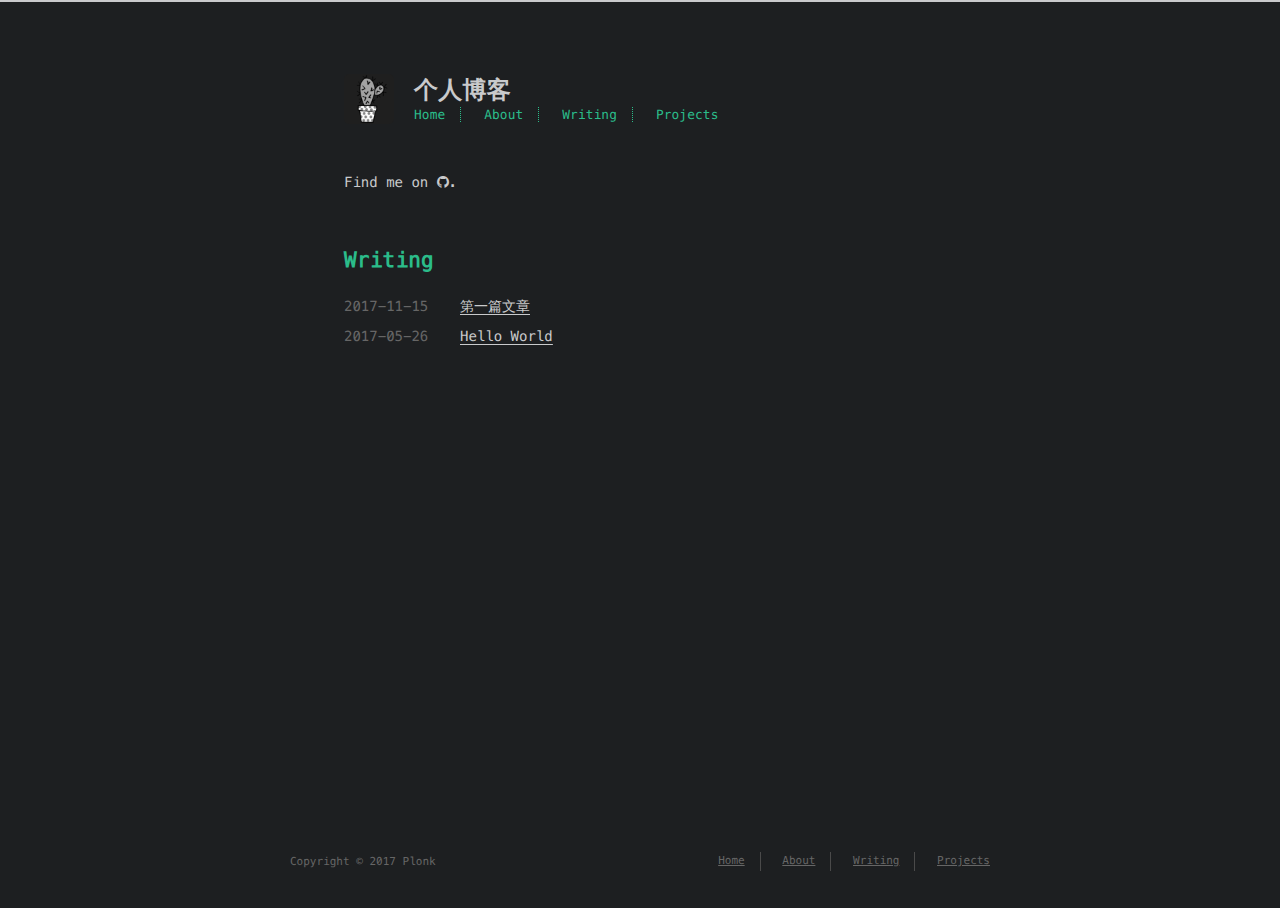
==== commit cf17cf8f: "Site updated: 2017-05-27 08:12:10" ====
--- a/index.html
+++ b/index.html
@@ -66,7 +66,7 @@
        
         <li><a href="/archives/">Writing</a></li>
        
-        <li><a href="http://github.com/probberechts">Projects</a></li>
+        <li><a href="http://github.com/plonk">Projects</a></li>
       
     </ul>
   </div>
@@ -80,13 +80,7 @@
       Find me on
       <ul id="sociallinks">
         
-          <li><a class="icon" target="_blank" href="http://github.com/probberechts/cactus-dark" title="github"><i class="fa fa-github"></i></a></li>
-        
-          <li><a class="icon" target="_blank" href="/" title="twitter"><i class="fa fa-twitter"></i></a></li>
-        
-          <li><a class="icon" target="_blank" href="/" title="facebook"><i class="fa fa-facebook"></i></a></li>
-        
-          <li><a class="icon" target="_blank" href="/" title="linkedin"><i class="fa fa-linkedin"></i></a></li>
+          <li><a class="icon" target="_blank" href="http://github.com/plonk" title="github"><i class="fa fa-github"></i></a></li>
         
       </ul>.
     
@@ -99,6 +93,22 @@
     
       
     
+    
+      <li class="post-item">
+        
+    <div class="meta">
+        <time datetime="2017-11-14T23:30:00.000Z" itemprop="datePublished">2017-11-15</time>
+    </div>
+
+
+        <span>
+    
+        <a class="" href="/2017/11/15/first-bolg/">第一篇文章</a>
+    
+
+
+</span>
+      </li>
     
       <li class="post-item">
         
@@ -138,7 +148,7 @@
          
           <li><a href="/archives/">Writing</a></li>
          
-          <li><a href="http://github.com/probberechts">Projects</a></li>
+          <li><a href="http://github.com/plonk">Projects</a></li>
         
       </ul>
     </nav>
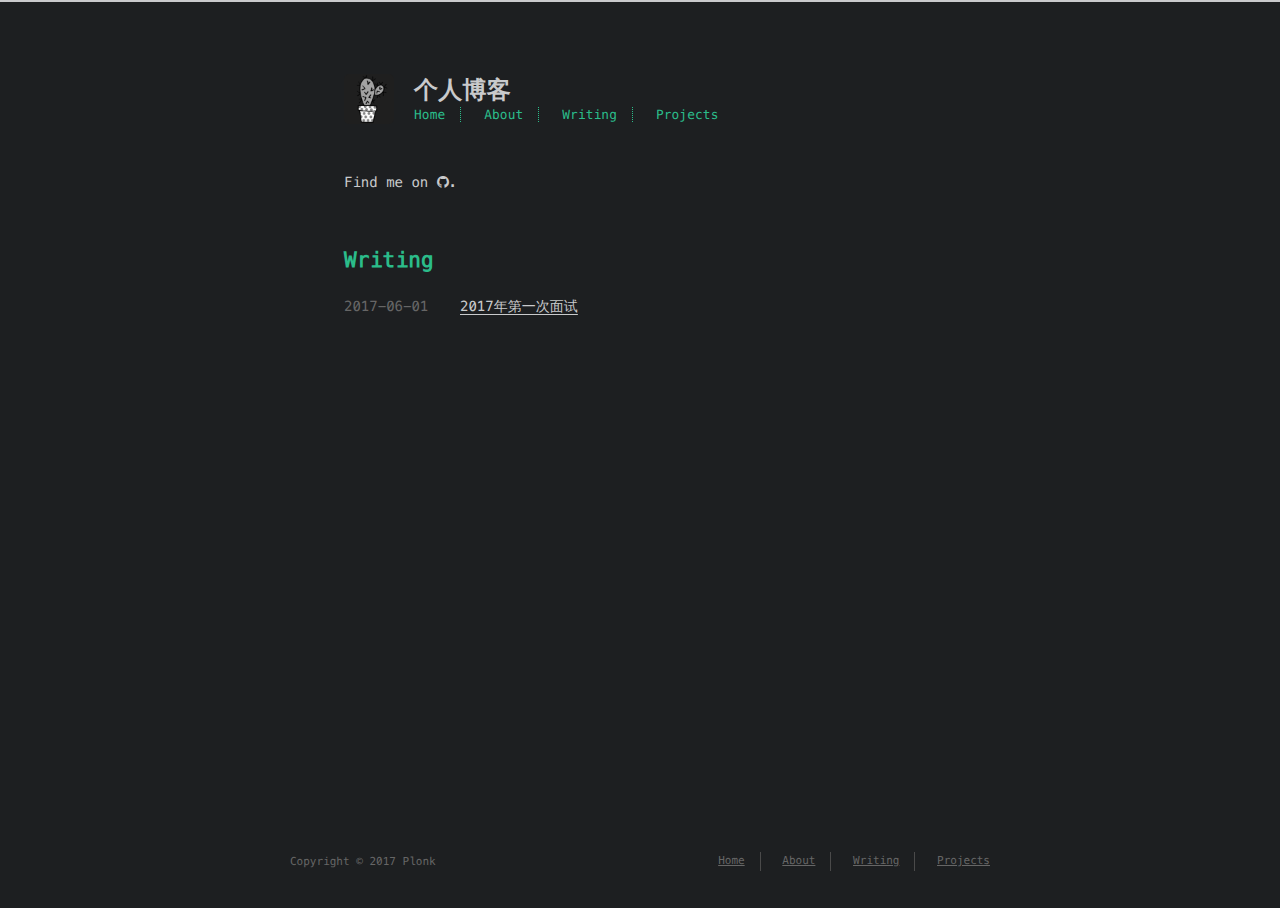
==== commit d9e861d9: "Site updated: 2017-06-01 23:33:14" ====
--- a/index.html
+++ b/index.html
@@ -66,7 +66,7 @@
        
         <li><a href="/archives/">Writing</a></li>
        
-        <li><a href="http://github.com/plonk">Projects</a></li>
+        <li><a href="http://github.com/pasake">Projects</a></li>
       
     </ul>
   </div>
@@ -80,7 +80,7 @@
       Find me on
       <ul id="sociallinks">
         
-          <li><a class="icon" target="_blank" href="http://github.com/plonk" title="github"><i class="fa fa-github"></i></a></li>
+          <li><a class="icon" target="_blank" href="http://github.com/pasake" title="github"><i class="fa fa-github"></i></a></li>
         
       </ul>.
     
@@ -97,29 +97,13 @@
       <li class="post-item">
         
     <div class="meta">
-        <time datetime="2017-11-14T23:30:00.000Z" itemprop="datePublished">2017-11-15</time>
+        <time datetime="2017-06-01T15:30:00.000Z" itemprop="datePublished">2017-06-01</time>
     </div>
 
 
         <span>
     
-        <a class="" href="/2017/11/15/first-bolg/">第一篇文章</a>
-    
-
-
-</span>
-      </li>
-    
-      <li class="post-item">
-        
-    <div class="meta">
-        <time datetime="2017-05-25T23:35:04.524Z" itemprop="datePublished">2017-05-26</time>
-    </div>
-
-
-        <span>
-    
-        <a class="" href="/2017/05/26/hello-world/">Hello World</a>
+        <a class="" href="/2017/06/01/first-bolg/">2017年第一次面试</a>
     
 
 
@@ -148,7 +132,7 @@
          
           <li><a href="/archives/">Writing</a></li>
          
-          <li><a href="http://github.com/plonk">Projects</a></li>
+          <li><a href="http://github.com/pasake">Projects</a></li>
         
       </ul>
     </nav>
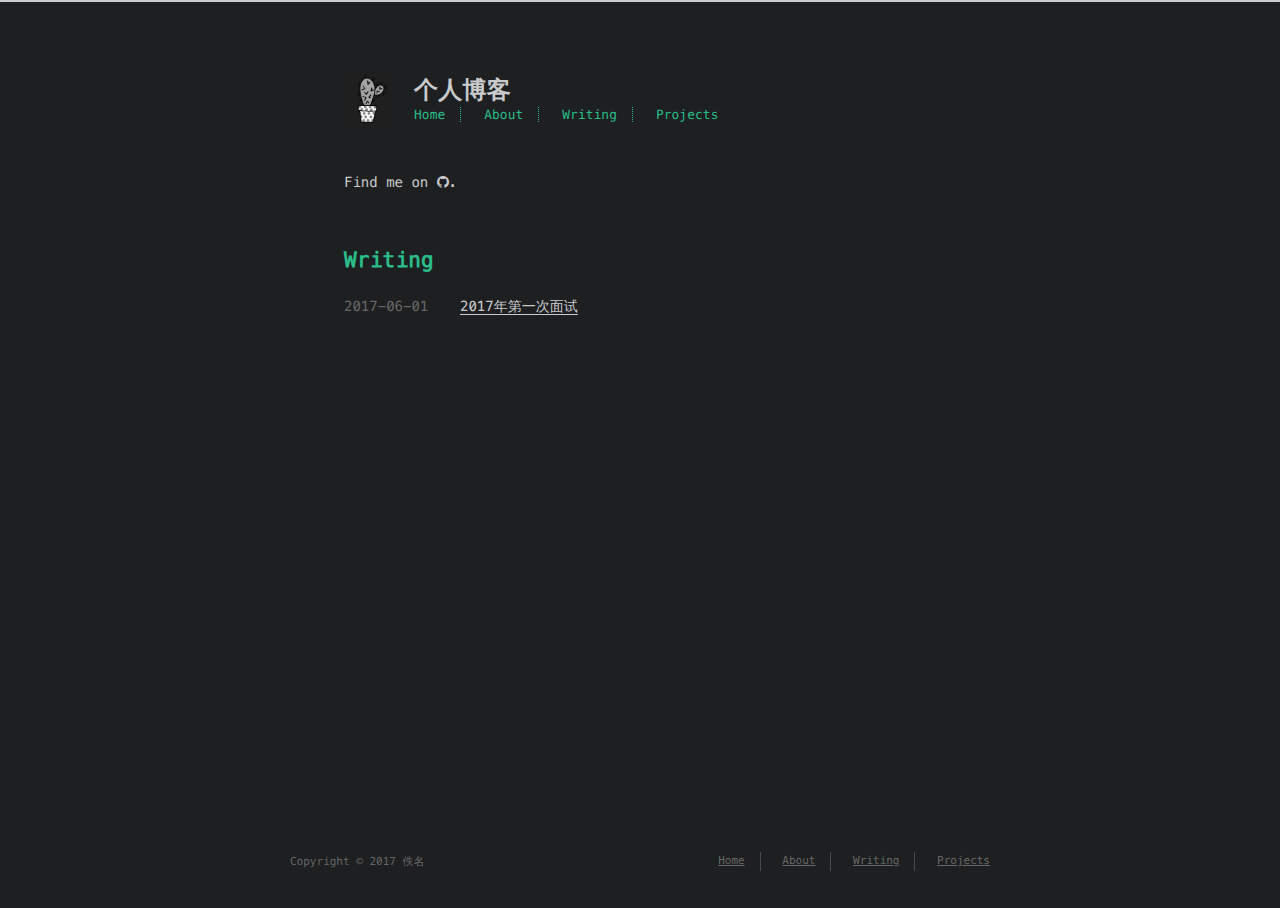
==== commit 5fc94f5f: "Site updated: 2017-06-01 23:41:28" ====
--- a/index.html
+++ b/index.html
@@ -120,7 +120,7 @@
     
     <footer id="footer">
   <div class="footer-left">
-    Copyright &copy; 2017 Plonk
+    Copyright &copy; 2017 佚名
   </div>
   <div class="footer-right">
     <nav>
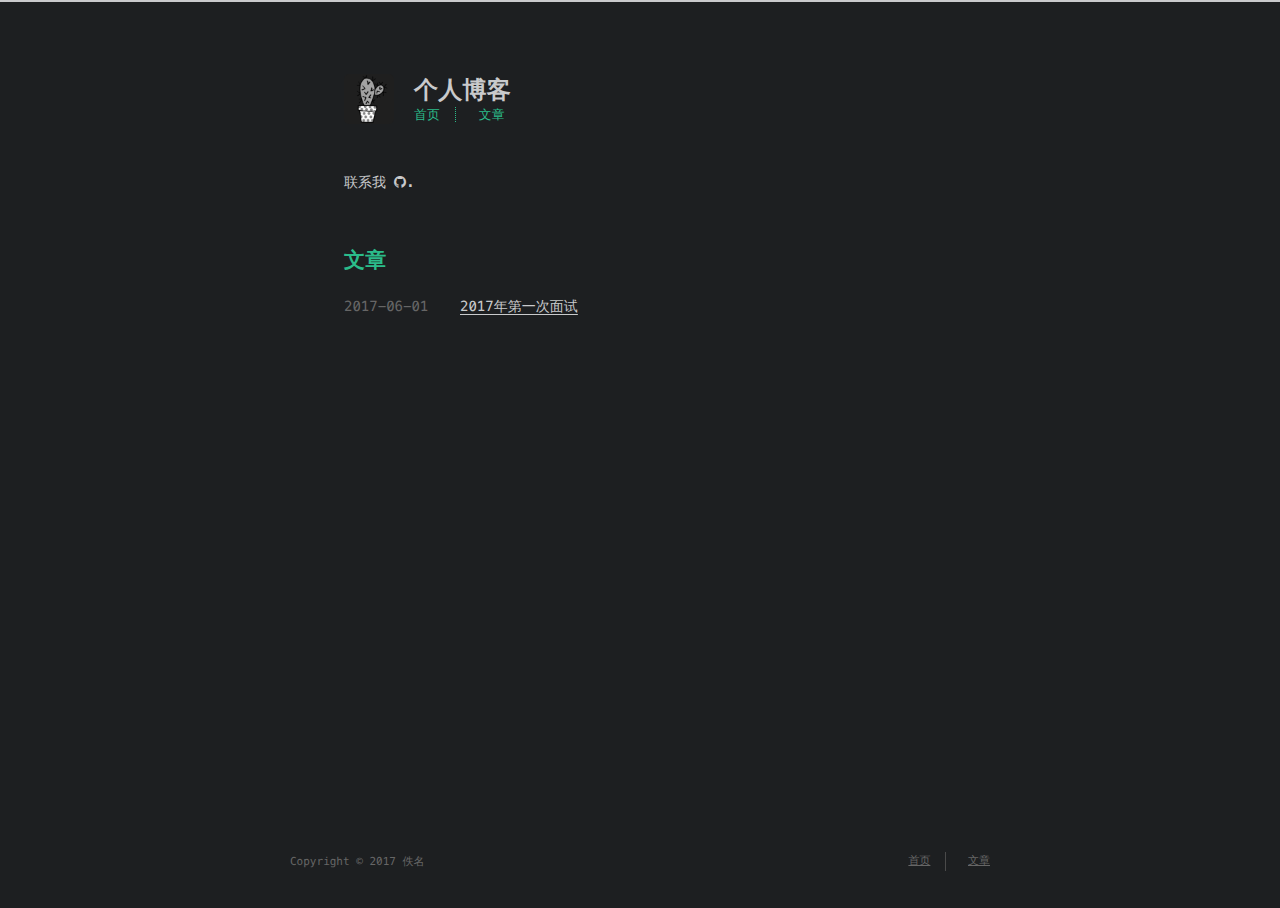
==== commit 14358941: "Site updated: 2017-06-02 00:22:19" ====
--- a/index.html
+++ b/index.html
@@ -60,13 +60,9 @@
         <a href="#"><i class="fa fa-bars fa-2x"></i></a>
       </li>
        
-        <li><a href="/">Home</a></li>
+        <li><a href="/">首页</a></li>
        
-        <li><a href="/about/">About</a></li>
-       
-        <li><a href="/archives/">Writing</a></li>
-       
-        <li><a href="http://github.com/pasake">Projects</a></li>
+        <li><a href="/archives/">文章</a></li>
       
     </ul>
   </div>
@@ -77,7 +73,7 @@
   
   <p style="display: inline">
     
-      Find me on
+      联系我
       <ul id="sociallinks">
         
           <li><a class="icon" target="_blank" href="http://github.com/pasake" title="github"><i class="fa fa-github"></i></a></li>
@@ -88,7 +84,7 @@
 </section>
 
 <section id="writing">
-  <span class="h1"><a href="/archives">Writing</a></span>
+  <span class="h1"><a href="/archives">文章</a></span>
   <ul class="post-list">
     
       
@@ -126,13 +122,9 @@
     <nav>
       <ul>
          
-          <li><a href="/">Home</a></li>
+          <li><a href="/">首页</a></li>
          
-          <li><a href="/about/">About</a></li>
-         
-          <li><a href="/archives/">Writing</a></li>
-         
-          <li><a href="http://github.com/pasake">Projects</a></li>
+          <li><a href="/archives/">文章</a></li>
         
       </ul>
     </nav>
